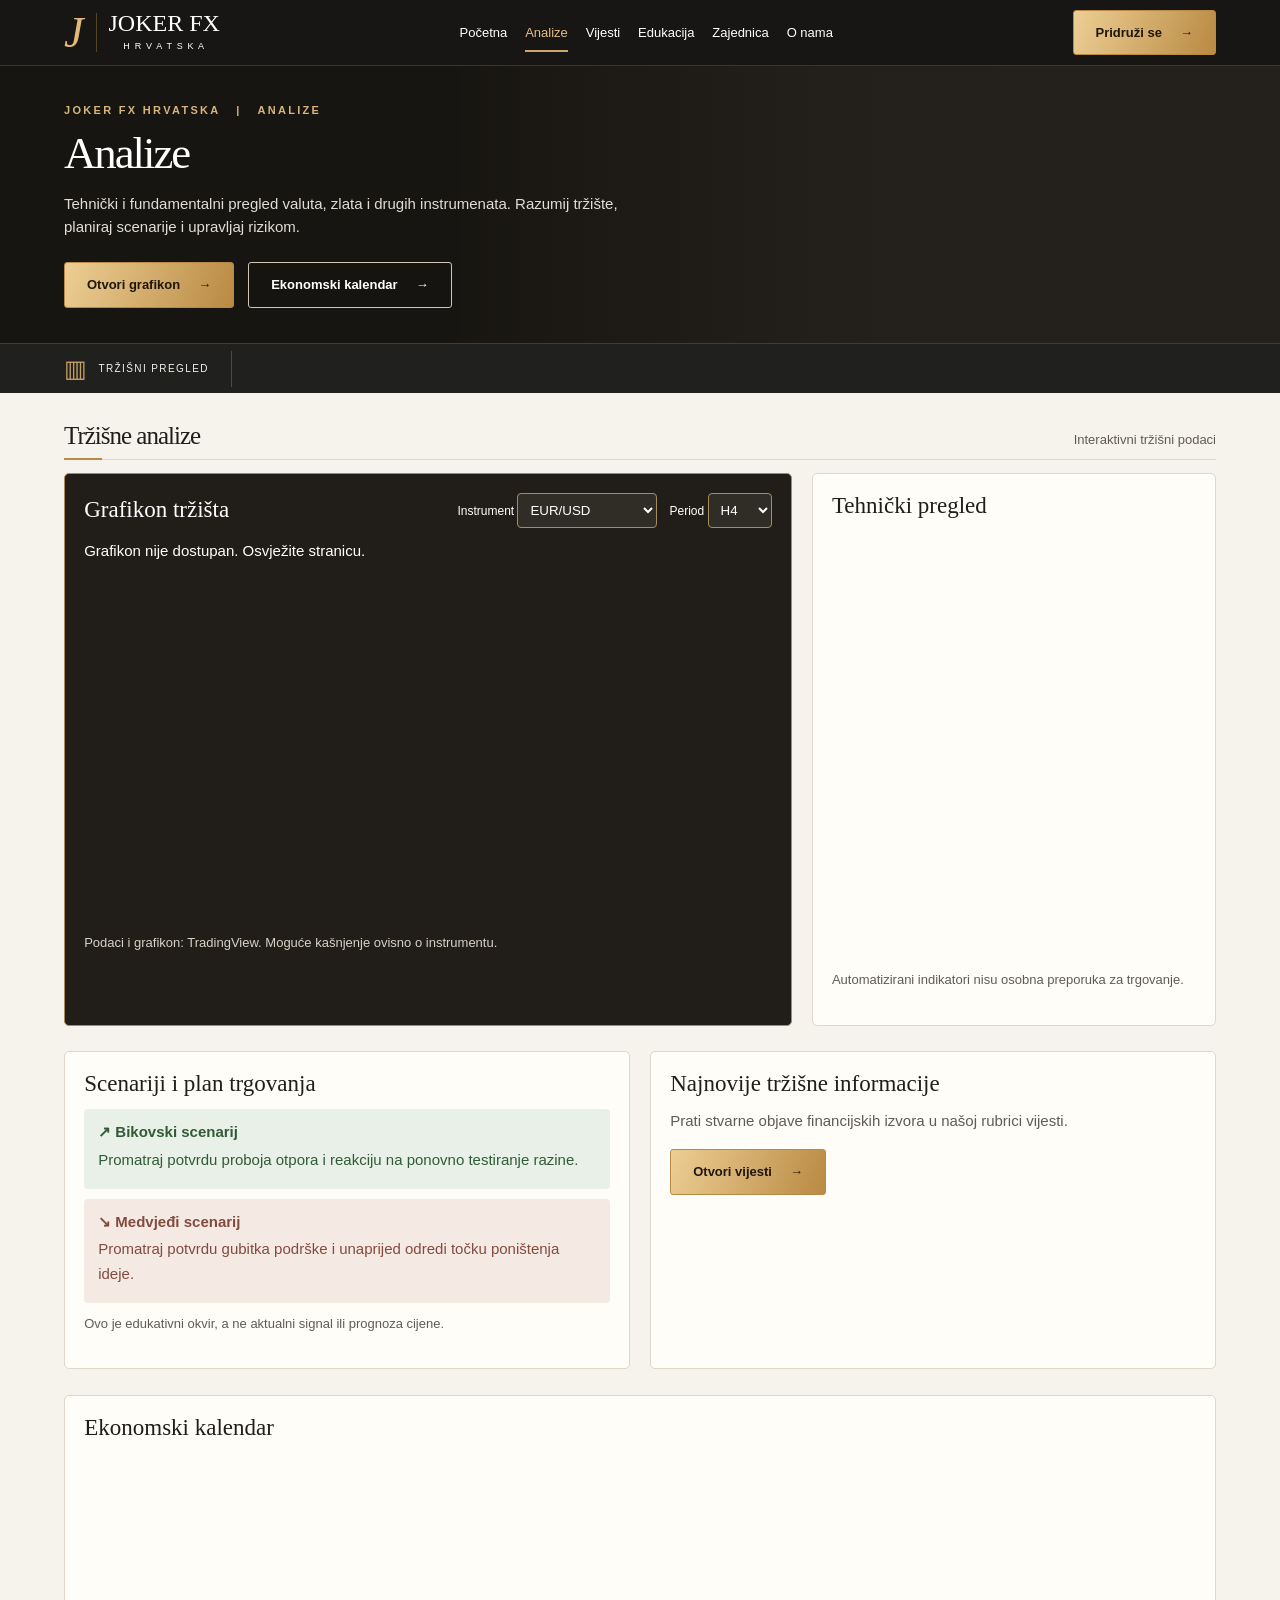
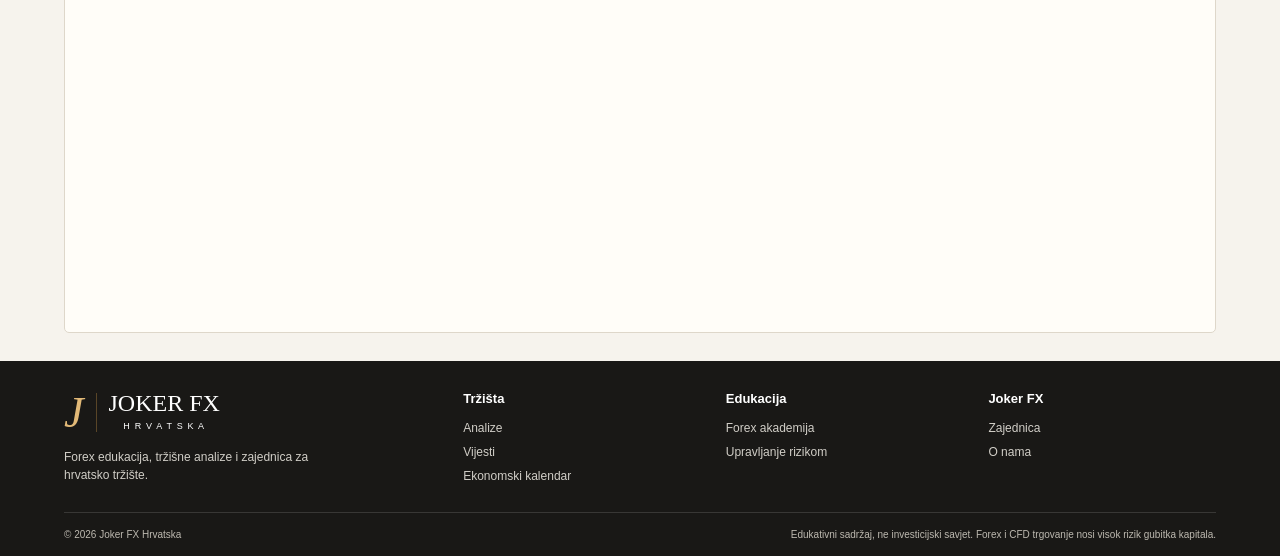
==== analize.html @ b936f693 "Replace legacy site with six unified Joker FX Croatia pages" ====
<!doctype html>
<html lang="hr"><head><meta charset="utf-8"><meta name="viewport" content="width=device-width,initial-scale=1"><meta name="theme-color" content="#181715"><meta name="description" content="Joker FX Hrvatska — Forex edukacija, tržišne analize i zajednica."><title>Analize | Joker FX Hrvatska</title><link rel="stylesheet" href="stil-v9.css"></head>
<body class="subpage"><header class="masthead"><div class="wrap nav"><a class="logo" href="index.html" aria-label="Joker FX Hrvatska početna"><span class="monogram">J</span><span>JOKER FX<small>H R V A T S K A</small></span></a><button class="menu-toggle" aria-expanded="false" aria-controls="navigation" type="button">☰ <span>Meni</span></button><nav id="navigation" aria-label="Glavna navigacija"><a href="index.html">Početna</a><a href="analize.html" class="active" aria-current="page">Analize</a><a href="vesti.html">Vijesti</a><a href="edukacija.html">Edukacija</a><a href="zajednica.html">Zajednica</a><a href="o-nama.html">O nama</a></nav><a class="button gold nav-cta" href="zajednica.html">Pridruži se <span>→</span></a></div></header><main><section class="hero subhero analysis-hero"><div class="hero-art" aria-hidden="true"></div><div class="wrap hero-inner"><p class="kicker">JOKER FX HRVATSKA &nbsp; | &nbsp; ANALIZE</p><h1>Analize</h1><p class="hero-description">Tehnički i fundamentalni pregled valuta, zlata i drugih instrumenata. Razumij tržište, planiraj scenarije i upravljaj rizikom.</p><div class="actions"><a class="button gold" href="#terminal">Otvori grafikon <span>→</span></a><a class="button outline" href="#kalendar">Ekonomski kalendar <span>→</span></a></div></div></section><section class="ticker" aria-label="Tržišni pregled"><div class="wrap ticker-inner"><div class="ticker-label"><span>▥</span><div>TRŽIŠNI PREGLED</div></div><div class="ticker-widget"><div class="tradingview-widget-container"><div class="tradingview-widget-container__widget"></div><script src="https://s3.tradingview.com/external-embedding/embed-widget-ticker-tape.js" async>{"symbols":[{"proName":"FOREXCOM:EURUSD","title":"EUR/USD"},{"proName":"FOREXCOM:GBPUSD","title":"GBP/USD"},{"proName":"FOREXCOM:USDJPY","title":"USD/JPY"},{"proName":"FOREXCOM:XAUUSD","title":"Zlato"},{"proName":"CAPITALCOM:DXY","title":"DXY"}],"showSymbolLogo":false,"isTransparent":true,"displayMode":"adaptive","colorTheme":"dark","locale":"en"}</script></div></div></div></section><section class="wrap page-content"><div class="section-heading"><h2>Tržišne analize</h2><span class="muted">Interaktivni tržišni podaci</span></div><div class="analysis-layout"><article class="surface dark-surface"><div class="panel-top"><h2>Grafikon tržišta</h2><label>Instrument <select id="instrument"><option value="FOREXCOM:EURUSD">EUR/USD</option><option value="FOREXCOM:GBPUSD">GBP/USD</option><option value="FOREXCOM:USDJPY">USD/JPY</option><option value="FOREXCOM:XAUUSD">Zlato (XAU/USD)</option><option value="TVC:USOIL">Nafta (WTI)</option><option value="CAPITALCOM:DXY">DXY</option></select></label><label>Period <select id="interval"><option value="15">M15</option><option value="60">H1</option><option value="240" selected>H4</option><option value="D">D1</option></select></label></div><div id="terminal" class="chart-host" aria-label="Interaktivni grafikon"></div><p class="muted">Podaci i grafikon: TradingView. Moguće kašnjenje ovisno o instrumentu.</p></article><aside class="surface"><h2>Tehnički pregled</h2><div id="technical" class="technical-host"></div><p class="muted">Automatizirani indikatori nisu osobna preporuka za trgovanje.</p></aside></div><div class="two-grid section-gap"><article class="surface"><h2>Scenariji i plan trgovanja</h2><div class="scenario"><strong>↗ Bikovski scenarij</strong><p>Promatraj potvrdu proboja otpora i reakciju na ponovno testiranje razine.</p></div><div class="scenario neutral"><strong>↘ Medvjeđi scenarij</strong><p>Promatraj potvrdu gubitka podrške i unaprijed odredi točku poništenja ideje.</p></div><p class="muted">Ovo je edukativni okvir, a ne aktualni signal ili prognoza cijene.</p></article><article class="surface"><h2>Najnovije tržišne informacije</h2><p>Prati stvarne objave financijskih izvora u našoj rubrici vijesti.</p><a class="button gold" href="vesti.html">Otvori vijesti <span>→</span></a></article></div><section id="kalendar" class="surface section-gap"><h2>Ekonomski kalendar</h2><div class="calendar-new"><div class="tradingview-widget-container tv-container"><div class="tradingview-widget-container__widget"></div><script src="https://s3.tradingview.com/external-embedding/embed-widget-events.js" async>{"colorTheme":"light","isTransparent":false,"locale":"en","countryFilter":"us,eu,gb,jp,ca,au,cn","importanceFilter":"-1,0,1","width":"100%","height":"100%"}</script></div></div></section></section></main><footer><div class="wrap footer-grid"><div><a class="logo" href="index.html"><span class="monogram">J</span><span>JOKER FX<small>H R V A T S K A</small></span></a><p>Forex edukacija, tržišne analize i zajednica za hrvatsko tržište.</p></div><div><h3>Tržišta</h3><a href="analize.html">Analize</a><a href="vesti.html">Vijesti</a><a href="analize.html#kalendar">Ekonomski kalendar</a></div><div><h3>Edukacija</h3><a href="edukacija.html">Forex akademija</a><a href="edukacija.html#rizik">Upravljanje rizikom</a></div><div><h3>Joker FX</h3><a href="zajednica.html">Zajednica</a><a href="o-nama.html">O nama</a></div></div><div class="wrap legal"><span>© <span id="year">2026</span> Joker FX Hrvatska</span><span>Edukativni sadržaj, ne investicijski savjet. Forex i CFD trgovanje nosi visok rizik gubitka kapitala.</span></div></footer><script>const toggle=document.querySelector('.menu-toggle'),nav=document.getElementById('navigation');toggle.addEventListener('click',()=>{const open=toggle.getAttribute('aria-expanded')==='true';toggle.setAttribute('aria-expanded',String(!open));nav.classList.toggle('open',!open)});nav.querySelectorAll('a').forEach(a=>a.addEventListener('click',()=>{toggle.setAttribute('aria-expanded','false');nav.classList.remove('open')}));document.getElementById('year').textContent=new Date().getFullYear();</script><script src="https://s3.tradingview.com/tv.js"></script><script src="analize-v9.js" defer></script></body></html>
---- stil-v9.css ----
:root{--cream:#f6f3ed;--paper:#fffdf8;--ink:#211e19;--black:#171614;--gold:#b88a42;--line:#ded7ca;--muted:#605c54}*{box-sizing:border-box}html{scroll-behavior:smooth;scroll-padding-top:80px}body{margin:0;background:var(--cream);color:var(--ink);font:15px/1.5 Arial,Helvetica,sans-serif}a{color:inherit;text-decoration:none}a:focus-visible,button:focus-visible{outline:3px solid #b88a42;outline-offset:4px}h1,h2,h3,p{margin:0}h1,h2,h3{font-family:Georgia,'Times New Roman',serif;font-weight:500;line-height:1.13}.wrap{width:min(1320px,calc(100% - 72px));margin:auto}.masthead{background:#171614;color:#fff;border-bottom:1px solid #ffffff22}.nav{height:65px;display:flex;gap:30px;align-items:center;justify-content:space-between}.logo{display:flex;align-items:center;gap:12px;font:24px/1 Georgia,serif;white-space:nowrap}.logo small{display:block;font:9px/1.5 Arial,sans-serif;text-align:center;letter-spacing:.13em;margin-top:5px}.monogram{font:italic 44px/.9 Georgia,serif;color:#e2b977;border-right:1px solid #b88a4266;padding-right:12px}.nav nav{display:flex;gap:28px;align-items:center}.nav nav a{font-size:13px;white-space:nowrap;padding:22px 0;position:relative}.nav nav a.active,.nav nav a:hover{color:#e3be81}.nav nav a.active:after{content:'';position:absolute;bottom:12px;left:0;right:0;height:2px;background:#cda56b}.button{display:inline-flex;align-items:center;justify-content:center;gap:18px;padding:12px 22px;border-radius:3px;font-size:13px;font-weight:700;min-height:43px;transition:filter .2s}.button:hover{filter:brightness(1.12)}.gold{background:linear-gradient(110deg,#edce94,#b98a43);color:#20170d;border:1px solid #b98a43}.outline{color:#fff;border:1px solid #d2c6b5;background:#15130f66}.menu-toggle{display:none}.hero{min-height:365px;position:relative;overflow:hidden;background:#1e1b16;color:white;isolation:isolate}.hero:after{content:'';position:absolute;inset:0;z-index:-1;background:linear-gradient(90deg,#14120ff5 0%,#14120fe8 25%,#14120f80 55%,transparent 88%)}.hero-inner{padding:49px 0 47px;position:relative;max-width:1320px}.kicker{font-size:11px;letter-spacing:.21em;font-weight:600;color:#d6b57e}.hero h1{font-size:clamp(39px,4.1vw,66px);letter-spacing:-.045em;line-height:1.02;margin:13px 0 16px;max-width:700px}.hero-description{max-width:460px;color:#e2ddd6;font-size:15px;line-height:1.5}.actions{display:flex;flex-wrap:wrap;gap:14px;margin-top:24px}.hero-art{position:absolute;inset:0 0 0 36%;z-index:-2;overflow:hidden;background:linear-gradient(110deg,#21160f,#674c34 43%,#22262a 100%)}.window{position:absolute;inset:0 0 20% 37%;background:repeating-linear-gradient(90deg,transparent 0 28%,#211c18 28% 30%),linear-gradient(180deg,#9a9b9e,#e5bb91 49%,#8e7564 50%,#5b4941 75%,#373434);box-shadow:inset 0 0 65px #0008}.desk{position:absolute;bottom:0;left:8%;right:0;height:27%;background:linear-gradient(174deg,#a77c4a,#60432b 15%,#39291d 38%,#20170f 40%);transform:skewY(-3deg);box-shadow:0 -3px 25px #10101055}.screen{position:absolute;background:#11191e;border:7px solid #292420;border-radius:5px;box-shadow:12px 20px 30px #0009;overflow:hidden;color:#b2c2c7;padding:8px}.screen-one{width:41%;height:61%;bottom:23%;left:26%;transform:perspective(900px) rotateY(-8deg)}.screen-two{width:24%;height:53%;bottom:23%;left:4%;transform:perspective(900px) rotateY(13deg)}.screen-head{font:9px Arial;letter-spacing:.14em;padding:2px 0 8px;border-bottom:1px solid #52626744}.screen-head span{float:right;color:#6f8389}.screen-one svg{width:100%;height:72%;margin-top:10px}.gridline{stroke:#73848b32;fill:none}.chartline{stroke:#8fc6ac;stroke-width:2.4;fill:none}.screen-foot{font:8px Arial;color:#829094}.market-rows{display:grid;gap:10px;margin-top:12px;font:10px Arial}.market-rows span{display:flex;justify-content:space-between}.market-rows i{display:block;background:#7baf9b;height:2px;width:32%}.chair{position:absolute;right:5%;bottom:-20%;height:72%;width:22%;border-radius:42% 38% 20% 20%;background:linear-gradient(110deg,#191614,#352a22,#120f0d);box-shadow:inset 3px 0 3px #a98354aa,9px 15px 20px #0008;transform:rotate(8deg)}.lamp{position:absolute;top:9%;left:13%;width:18%;height:18%;background:radial-gradient(ellipse at bottom,#ebbe7e,#6a4829 20%,#231b15 66%);border-radius:100% 100% 10% 10%;box-shadow:0 24px 50px #e8a75233}.ticker{background:#20201e;color:#f3f0e9;border-top:1px solid #ffffff20}.ticker-inner{display:flex;align-items:center;min-height:49px;gap:20px}.ticker-label{display:flex;align-items:center;gap:10px;font-size:10px;letter-spacing:.14em;white-space:nowrap;border-right:1px solid #ffffff30;padding-right:22px}.ticker-label>span{font-size:24px;color:#c6a063}.ticker-label small{display:block;font-size:8px;color:#c6a063}.ticker-widget{flex:1;min-width:0;overflow:hidden}.pillars{display:grid;grid-template-columns:repeat(3,1fr);padding:24px 0;border-bottom:1px solid var(--line)}.pillars>a{display:flex;gap:18px;align-items:center;padding:0 24px;border-right:1px solid var(--line)}.pillars>a:first-child{padding-left:0}.pillars>a:last-child{border-right:0}.feature-icon{flex:0 0 52px;height:52px;display:grid;place-items:center;background:#eee5d5;color:#96703a;font-size:27px;border-radius:3px}.pillars h2{font-size:21px;font-weight:600;margin-bottom:4px}.pillars p{font-size:13px;color:var(--muted);line-height:1.4}.editorial{display:grid;grid-template-columns:1.55fr 1fr 1.05fr;gap:24px;padding:24px 0 28px;align-items:stretch}.section-heading{display:flex;align-items:baseline;justify-content:space-between;gap:10px;margin-bottom:13px;border-bottom:1px solid var(--line);padding-bottom:9px;position:relative}.section-heading:after{content:'';position:absolute;bottom:-1px;left:0;width:38px;background:#b88a42;height:2px}.section-heading h2{font-size:26px;letter-spacing:-.04em}.section-heading a,.text-link,.meta{font-size:11px;font-weight:700;color:#805a24;white-space:nowrap}.analysis-grid{display:grid;grid-template-columns:1.15fr .85fr;gap:14px}.lead-story{border:1px solid var(--line);border-radius:3px;overflow:hidden}.article-art{height:140px;position:relative;overflow:hidden;background:radial-gradient(circle at 20% 10%,#46515a,#141d27 56%,#080f15);display:flex;align-items:center;justify-content:center}.euro-symbol{font:bold 115px Georgia,serif;color:#dbb474;transform:rotate(-15deg);text-shadow:5px 6px 0 #765221;line-height:1}.mini-bars{display:flex;align-items:flex-end;gap:5px;transform:rotate(-10deg);height:90px;opacity:.65}.mini-bars b{width:7px;height:40%;background:#5e9b85}.mini-bars b:nth-child(2n){height:65%;background:#b87464}.mini-bars b:nth-child(3n){height:80%}.mini-bars b:nth-child(5){height:95%}.tag{position:absolute;bottom:0;left:0;font-size:9px;font-weight:bold;background:#e3c18b;padding:4px 8px}.story-copy{padding:11px}.story-copy h3{font-size:19px;font-weight:600;line-height:1.15}.story-copy p{font-size:12px;line-height:1.4;margin:7px 0 8px;color:var(--muted)}.story-list{display:flex;flex-direction:column}.story-list>a{display:flex;align-items:center;gap:10px;padding:10px 0;border-bottom:1px solid var(--line);min-height:74px}.story-list>a:first-child{padding-top:0}.story-list>a:last-child{border-bottom:0}.story-list h3{font-size:15px;font-weight:600;line-height:1.2}.story-list small{font-size:10px;color:var(--muted)}.thumb{height:50px;flex:0 0 64px;display:grid;place-items:center;border-radius:3px;font:25px Georgia,serif;color:#e8d8ad;background:linear-gradient(145deg,#141b23,#3a4c5b);overflow:hidden}.bullion{background:linear-gradient(145deg,#30251a,#b88a42);color:#fff3c9}.usa{background:linear-gradient(145deg,#293f60,#6c2f30)}.eu{background:#263e7b;color:#efd18a}.global{background:#263e37}.category{font-size:9px;letter-spacing:.08em;color:#91682f;font-weight:bold}.news-column{border-left:1px solid var(--line);padding-left:20px}.news-list .thumb{flex-basis:86px;height:56px}.webinar{background:radial-gradient(ellipse at right bottom,#6b4e2c66,transparent 70%),linear-gradient(115deg,#171614,#2d2822);color:#fff;padding:27px 24px;display:flex;flex-direction:column;align-items:flex-start;justify-content:center;border-radius:4px;min-height:250px}.webinar .kicker{font-size:10px}.webinar h2{font-size:30px;letter-spacing:-.04em;margin:12px 0}.webinar p{font-size:13px;color:#e6e1d9;line-height:1.5}.webinar-date{font-weight:700;margin:17px 0}.webinar .button{margin-top:auto}.community{border-top:1px solid var(--line);background:#eee9df;padding:25px 0}.community-inner{display:flex;justify-content:space-between;align-items:center;gap:24px}.community .kicker{color:#8b642d}.community h2{font-size:29px;margin:7px 0}.community p:not(.kicker){color:var(--muted);max-width:730px}.community-cta{display:grid;gap:9px;text-align:center;white-space:nowrap}footer{background:#191816;color:#d1cec7;padding:30px 0 0}.footer-grid{display:grid;grid-template-columns:1.6fr 1fr 1fr 1fr;gap:35px;padding-bottom:24px}.footer-grid .logo{color:white}.footer-grid p{font-size:12px;max-width:270px;margin-top:14px}.footer-grid h3{font:bold 13px Arial,sans-serif;color:white;margin-bottom:10px}.footer-grid>div:not(:first-child) a{display:block;font-size:12px;padding:3px 0}.footer-grid a:hover,.story-list a:hover h3,.lead-story a:hover h3{color:var(--gold)}.legal{border-top:1px solid #ffffff22;display:flex;justify-content:space-between;gap:24px;font-size:10px;padding:14px 0;color:#bdb9b0} @media(max-width:1180px){.nav{gap:16px}.nav nav{gap:16px}.editorial{grid-template-columns:1.2fr 1fr}.webinar{grid-column:1/-1;min-height:220px}.nav-cta{display:none}} @media(max-width:800px){.wrap{width:calc(100% - 36px)}.nav{height:64px;position:relative}.menu-toggle{display:block;border:1px solid #ffffff44;background:none;color:white;padding:8px;border-radius:3px}.nav nav{display:none;position:absolute;z-index:10;left:-18px;right:-18px;top:64px;background:#171614;padding:12px 18px;flex-direction:column;align-items:stretch;gap:0}.nav nav.open{display:flex}.nav nav a{padding:12px 0}.nav nav a.active:after{bottom:4px;right:auto;width:35px}.hero-inner{padding:42px 0}.hero-art{left:0;opacity:.45}.hero:after{background:linear-gradient(90deg,#14120fec,#14120fa0)}.hero h1 br{display:none}.hero-description{max-width:500px}.ticker-label{display:none}.pillars{grid-template-columns:1fr;gap:15px}.pillars>a,.pillars>a:first-child{padding:0;border:0}.editorial{grid-template-columns:1fr;gap:22px}.news-column{border-left:0;padding-left:0}.webinar{grid-column:auto}.community-inner{align-items:flex-start;flex-direction:column}.community-cta{text-align:left}.footer-grid{grid-template-columns:1fr 1fr;gap:22px}.legal{flex-direction:column;gap:8px}} @media(max-width:420px){.analysis-grid{grid-template-columns:1fr}.hero h1{font-size:39px}.button{padding:10px 14px}.footer-grid{grid-template-columns:1fr}.section-heading h2{font-size:24px}} @media(prefers-reduced-motion:reduce){html{scroll-behavior:auto}*{transition:none!important}}
/* Photographic editorial hero; image by Caroline Ross, Unsplash (SOcNiY6TDIs). */
.hero-art{inset:0 0 0 25%;background:#312a23 url("https://images.unsplash.com/photo-1712111878737-c1d644970d1a?auto=format&fit=crop&w=1800&q=85") center 52%/cover no-repeat}.hero:after{background:linear-gradient(90deg,#171511 0%,#171511f5 24%,#171511a0 48%,#17151112 81%)}.live-indicator{font-size:10px;letter-spacing:.08em;color:#36794b;font-weight:bold;white-space:nowrap}.news-toolbar{display:flex;align-items:center;justify-content:space-between;gap:8px;font-size:10px;color:var(--muted);min-height:24px;margin-bottom:8px}.news-toolbar button{font-size:17px;line-height:1;border:1px solid var(--line);border-radius:3px;color:var(--ink);background:transparent;padding:3px 7px;cursor:pointer}.news-toolbar button:disabled{opacity:.4}.news-note,.news-empty{font-size:11px;color:var(--muted);line-height:1.45}.news-note{margin-top:8px}.news-sources{display:flex;flex-wrap:wrap;gap:10px;margin-top:8px;font-size:11px;color:#805a24;font-weight:bold}.news-list h3{overflow-wrap:anywhere}.news-list .thumb{flex-basis:47px;height:46px;font:14px Arial,sans-serif;font-weight:bold}.news-list>a{min-height:65px}.news-list .original-label{color:#805a24}.news-list .news-meta{display:block;margin-top:4px}.news-list .thumb.bls{background:#385148}.news-list .thumb.fed{background:#353b4a}.news-list .thumb.ecb{background:#263e7b}@media(max-width:800px){.hero-art{left:0;opacity:.85;background-position:65% center}.hero:after{background:linear-gradient(90deg,#171511f2,#171511a0)}}
/* Responsive editorial layout: width is determined by CSS viewport, not monitor inches. */
.wrap{width:94%;max-width:2200px}.hero-inner{max-width:2200px}.hero{min-height:clamp(340px,21vw,620px);display:flex;align-items:center}.hero-inner{padding:clamp(38px,4vw,92px) 0}.hero h1{font-size:clamp(40px,3.8vw,92px);max-width:56%;}.hero-description{font-size:clamp(15px,1vw,22px);max-width:min(48%,710px)}.hero-art{inset:0 0 0 39%;background-color:#24201b;background-size:contain;background-position:right center;background-repeat:no-repeat}.hero:after{background:linear-gradient(90deg,#171511 0%,#171511 27%,#171511e8 40%,#17151133 61%,transparent 83%)}.editorial{grid-template-columns:minmax(0,1.2fr) minmax(0,1fr) minmax(0,.9fr);gap:clamp(18px,1.6vw,36px)}.editorial>*{min-width:0}.news-panel,.news-column{min-width:0}.section-heading{flex-wrap:wrap}.section-heading h2{font-size:clamp(25px,1.75vw,40px)}.news-list>a{align-items:flex-start;min-height:76px;gap:14px}.news-list>a>div{min-width:0}.news-list h3{font-size:clamp(16px,1.03vw,23px);line-height:1.3}.news-list .thumb{flex:0 0 clamp(48px,3.4vw,76px);height:clamp(48px,3.4vw,76px);font-size:clamp(9px,.7vw,15px);text-align:center;padding:3px;overflow-wrap:anywhere}.news-list .news-meta,.news-toolbar,.news-note,.news-sources{font-size:clamp(11px,.72vw,15px)}.news-list .thumb.fxstreet{background:#273d57}.news-list .thumb.investing{background:#282b30}.news-list .thumb.investinglive{background:#3f4b4d}.news-list .thumb.cnbc{background:#243b61}.news-list .thumb.boe{background:#573e42}.news-list .thumb.boj{background:#773d3d}.pillars p{font-size:clamp(13px,.85vw,18px)}.pillars h2{font-size:clamp(21px,1.4vw,32px)}.webinar h2{font-size:clamp(30px,2vw,48px)}.webinar p{font-size:clamp(13px,.9vw,19px)}.nav nav a,.button{font-size:clamp(13px,.8vw,18px)}.nav nav{gap:clamp(14px,1.4vw,32px)}.nav{height:auto;min-height:65px}.hero-inner,.ticker-widget,.pillars>a,.footer-grid>div{min-width:0}.ticker-widget iframe{max-width:100%}.live-indicator[data-state="offline"]{color:#86652f}.live-indicator[data-state="online"]{color:#36794b}.news-empty{padding:12px 0}.news-sources a{white-space:normal}.news-list .thumb{flex-shrink:0}img{max-width:100%;height:auto}
@media(min-width:1800px){.wrap{width:94%;max-width:none}.hero-inner{max-width:none}.nav{min-height:82px}.pillars{padding:30px 0}.editorial{padding:32px 0}.news-list>a{padding:15px 0}.webinar{padding:35px}.community{padding:35px 0}}
@media(max-width:1180px){.editorial{grid-template-columns:repeat(2,minmax(0,1fr))}.webinar{grid-column:1/-1}.hero h1{max-width:75%}.hero-description{max-width:65%}}
@media(max-width:800px){.wrap{width:calc(100% - 36px)}.hero-art{inset:0;background-size:contain;background-position:center bottom;opacity:.65}.hero:after{background:linear-gradient(90deg,#171511ed,#17151199)}.hero h1,.hero-description{max-width:100%}.editorial{grid-template-columns:minmax(0,1fr)}.webinar{grid-column:auto}.nav nav{left:-18px;right:-18px}.nav{min-height:64px}.pillars{grid-template-columns:1fr}.news-list .thumb{flex-basis:48px}.hero{min-height:0}.hero-inner{padding:40px 0}.hero h1{font-size:clamp(34px,7vw,52px)}}

/* Balanced editorial width, proportional imagery, no stretched cards. */
.wrap,.hero-inner{width:min(90%,2300px);max-width:2300px}
.hero{min-height:clamp(330px,19vw,560px);background:#171511}
.hero-inner{padding:clamp(42px,3.5vw,78px) 0}
.hero-art{inset:0 0 0 36%;background-position:center 54%;background-size:cover;opacity:1}
.hero:after{background:linear-gradient(90deg,#171511 0%,#171511 27%,#171511ed 36%,#17151188 48%,#17151114 65%,transparent 82%)}
.hero h1{font-size:clamp(39px,3.3vw,79px);max-width:min(54%,960px)}
.hero-description{max-width:min(46%,650px)}
.editorial{grid-template-columns:minmax(0,1.12fr) minmax(0,1fr) minmax(0,.78fr);gap:clamp(19px,1.5vw,32px)}
.news-list>a{align-items:center;gap:14px;min-height:86px;padding:10px 0}
.news-list .thumb{position:relative;flex:0 0 clamp(86px,6vw,142px);height:auto;aspect-ratio:1.55;display:grid;place-items:center;overflow:hidden;border-radius:4px;background:#26323a;font-size:11px;color:#e9e0cc;text-align:center;padding:0}
.news-list .thumb img{position:absolute;inset:0;width:100%;height:100%;object-fit:cover;display:block}
.news-list .thumb span{padding:4px;overflow-wrap:anywhere}
.news-list h3{font-size:clamp(16px,1vw,22px);line-height:1.25}
.news-list .news-meta{line-height:1.35}
.pillars>a{padding-left:clamp(12px,1.4vw,30px)}
@media(min-width:1800px){.wrap,.hero-inner{width:min(88%,2300px);max-width:2300px}.nav{min-height:72px}.pillars{padding:24px 0}.editorial{padding:25px 0}.news-list>a{padding:11px 0}.webinar{padding:28px}}
@media(max-width:1180px){.editorial{grid-template-columns:repeat(2,minmax(0,1fr))}.hero h1{max-width:75%}.hero-description{max-width:65%}.webinar{grid-column:1/-1}}
@media(max-width:800px){.wrap,.hero-inner{width:calc(100% - 36px)}.hero-art{inset:0;background-size:cover;background-position:65% center;opacity:.75}.hero:after{background:linear-gradient(90deg,#171511f0,#17151191)}.hero h1,.hero-description{max-width:100%}.hero h1{font-size:clamp(34px,7vw,52px)}.hero-inner{padding:40px 0}.hero{min-height:0}.editorial{grid-template-columns:minmax(0,1fr)}.webinar{grid-column:auto}.news-list .thumb{flex-basis:94px}.news-list>a{gap:11px}.pillars>a{padding-left:0}}
@media(max-width:380px){.news-list .thumb{flex-basis:75px}.news-list h3{font-size:15px}}

/* News thumbnails always display a visual. Source name remains in article metadata. */
.news-list .thumb{background:#18252e;position:relative;isolation:isolate}
.news-list .thumb .topic-art{position:absolute;inset:0;width:100%;height:100%;object-fit:cover}
.news-list .thumb .article-photo{position:absolute;inset:0;width:100%;height:100%;object-fit:cover;z-index:2}
.news-list .thumb .illustration-tag{position:absolute;left:0;bottom:0;background:#101820ba;color:#fff;font:8px/1.1 Arial,sans-serif;padding:3px 4px;z-index:1;letter-spacing:.04em}
.news-list .thumb.has-photo .illustration-tag{visibility:hidden}

/* Financial editorial typography, distinct from the serif branding. */
.news-panel,.news-column{font-family:Inter,"Segoe UI",Arial,sans-serif}
.news-list>a{display:flex;align-items:center;gap:clamp(12px,1vw,20px)}
.news-list h3{font-family:Inter,"Segoe UI",Arial,sans-serif;font-size:clamp(15px,1vw,22px);font-weight:600;letter-spacing:-.015em;line-height:1.4;color:#26231f}
.news-list .news-meta{font-family:Inter,"Segoe UI",Arial,sans-serif;color:#746d61;font-size:clamp(11px,.72vw,15px);font-weight:400;display:flex;flex-wrap:wrap;align-items:baseline;gap:5px 8px;line-height:1.4;margin-top:7px}
.news-list .news-time,.news-toolbar{font-family:Consolas,"SFMono-Regular","Liberation Mono",monospace;font-variant-numeric:tabular-nums;letter-spacing:-.035em}
.news-list .news-source{font-weight:600;color:#84612d}
.news-list .news-translation{color:#746d61}
.news-list .thumb{display:none;background:transparent}
.news-list .thumb.has-photo{display:block}
.news-list .thumb .article-photo{object-fit:cover;width:100%;height:100%;border-radius:4px}
.news-list>a>div{flex:1;min-width:0}

/* Two editorial columns; quiet metadata. */
.editorial{grid-template-columns:repeat(2,minmax(0,1fr));gap:clamp(24px,2.4vw,54px)}
.news-column{padding-left:clamp(24px,2.4vw,54px)}
.news-toolbar{position:absolute;width:1px;height:1px;min-height:0;margin:0;overflow:hidden;clip-path:inset(50%)}
.news-toolbar button[hidden]{display:none}
.sr-only{position:absolute;width:1px;height:1px;padding:0;margin:-1px;overflow:hidden;clip-path:inset(50%);white-space:nowrap;border:0}
.news-list .news-meta{gap:8px;font-size:clamp(12px,.78vw,15px);color:#665f55}
.news-list .news-time{color:#665f55}
.news-list>a{border-bottom:1px solid var(--line);padding:13px 0}
.news-list>a:last-child{border-bottom:0}
@media(max-width:800px){.editorial{grid-template-columns:minmax(0,1fr);gap:25px}.news-column{padding-left:0;border-left:0}}

/* Shared design system for the six independent pages. */
.subhero{min-height:clamp(245px,15vw,420px)}.subhero .hero-inner{padding:clamp(28px,2.8vw,62px) 0}.subhero h1{font-size:clamp(42px,3.5vw,76px)}.subhero .hero-description{max-width:min(52%,700px)}.page-content{padding:clamp(26px,2.2vw,48px) 0}.section-gap{margin-top:clamp(20px,2vw,36px)}.surface{background:var(--paper);border:1px solid var(--line);border-radius:5px;padding:clamp(16px,1.5vw,29px);min-width:0}.surface h2,.about-grid h2{font-size:clamp(23px,1.65vw,34px);margin-bottom:12px}.surface p,.about-grid p{margin:8px 0 15px;color:var(--muted);line-height:1.65}.dark-surface{background:#211e19;color:#fff;border-color:#a88b5c}.dark-surface p,.dark-surface .muted{color:#d8d2c6}.muted{font-size:13px;color:var(--muted)}.gold-text{color:#906a32!important}.analysis-layout{display:grid;grid-template-columns:minmax(0,1.8fr) minmax(0,1fr);gap:20px}.two-grid{display:grid;grid-template-columns:repeat(2,minmax(0,1fr));gap:20px}.panel-top{display:flex;align-items:center;flex-wrap:wrap;gap:12px;margin-bottom:12px}.panel-top h2{margin:0;flex:1}.panel-top label{font-size:12px}.panel-top select{background:#302d27;color:white;border:1px solid #a88b5c;border-radius:4px;padding:8px;max-width:100%}.chart-host{height:clamp(330px,30vw,620px);min-width:0}.technical-host{min-height:430px}.tv-container,.calendar-new .tradingview-widget-container,.calendar-new .tradingview-widget-container__widget{height:100%;width:100%}.calendar-new{height:460px}.scenario{padding:12px 14px;background:#e8f0e7;border-radius:4px;margin:10px 0;color:#315b37}.scenario.neutral{background:#f5e9e4;color:#834b3e}.scenario p{margin:4px 0;color:inherit}.education-layout{display:grid;grid-template-columns:minmax(0,.9fr) minmax(0,1.6fr) minmax(0,1fr);gap:20px}.lesson-nav{display:grid}.lesson-nav a{display:flex;justify-content:space-between;gap:8px;padding:12px 0;border-bottom:1px solid #ffffff25}.lesson-nav a:last-child{border-bottom:0}.lesson-nav a:hover{color:#e4bd7c}progress{display:block;width:100%;accent-color:#a77a37;margin:18px 0}.outline-light{border:1px solid #94744a;background:transparent;color:#30241a}.lesson-grid{display:grid;grid-template-columns:repeat(2,minmax(0,1fr));gap:20px}.lesson{scroll-margin-top:20px}.lesson .category{display:block;margin-bottom:9px}.practice{background:#eee8de;padding:12px 14px;border-radius:3px;margin:15px 0}.practice p{margin:4px 0}.lesson-check{display:flex;align-items:center;gap:10px;font-weight:600;font-size:14px;cursor:pointer}.lesson-check input{width:18px;height:18px;accent-color:#a77a37}.community-layout{display:grid;grid-template-columns:minmax(0,1.8fr) minmax(0,.8fr) minmax(0,1fr);gap:20px;align-items:start}.filter-row{display:flex;flex-wrap:wrap;gap:6px}.filter{border:1px solid var(--line);background:transparent;color:var(--ink);font:inherit;font-size:13px;padding:7px 10px;border-radius:3px;cursor:pointer}.filter.selected{background:#f0d6a6;border-color:#d3b27d}.empty-state{padding:30px 0}.empty-state h3{font-size:21px}.category-row{display:flex;align-items:center;justify-content:space-between;gap:8px;padding:10px 0;border-bottom:1px solid var(--line)}.rules{padding-left:20px;line-height:1.7}.rules li{margin:6px 0}.rules li::marker{color:#b88a42}.draft{border-top:1px solid var(--line);padding-top:16px}.draft summary{cursor:pointer;font-weight:600}.draft form{display:grid;gap:12px;margin-top:15px}.draft label{display:grid;gap:6px}.draft input,.draft textarea{font:inherit;width:100%;border:1px solid var(--line);border-radius:3px;background:#fff;padding:10px}.draft button{justify-self:start}.about-grid{display:grid;grid-template-columns:1.4fr 1fr 1fr;gap:25px}.about-grid article{padding-right:24px;border-right:1px solid var(--line)}.about-grid article:last-child{border:0}.join-banner{display:flex;align-items:center;justify-content:space-between;gap:20px}.featured-news{min-height:110px}.featured-news a{display:flex;gap:24px;align-items:center}.featured-news img{width:min(32%,320px);aspect-ratio:1.8;object-fit:cover;border-radius:4px}.featured-news h3{font-size:clamp(24px,2vw,40px);line-height:1.2}.featured-news small{color:#84612d}.subpage .editorial{padding-top:8px}.news-feature{padding-bottom:15px}
@media(max-width:1100px){.education-layout,.community-layout{grid-template-columns:minmax(0,1fr) minmax(0,1fr)}.education-layout>aside:last-child,.community-layout>aside:last-child{grid-column:1/-1}.analysis-layout{grid-template-columns:minmax(0,1fr)}.about-grid{grid-template-columns:repeat(2,minmax(0,1fr))}.about-grid article:last-child{grid-column:1/-1}.about-grid article:nth-child(2){border:0}}
@media(max-width:800px){.subhero .hero-description{max-width:100%}.subhero{min-height:0}.analysis-layout,.education-layout,.community-layout,.two-grid,.lesson-grid,.about-grid{grid-template-columns:minmax(0,1fr)}.about-grid article{border:0;padding-right:0}.join-banner{align-items:flex-start;flex-direction:column}.featured-news a{align-items:flex-start;flex-direction:column}.featured-news img{width:100%}.chart-host{height:380px}.surface{padding:16px}}
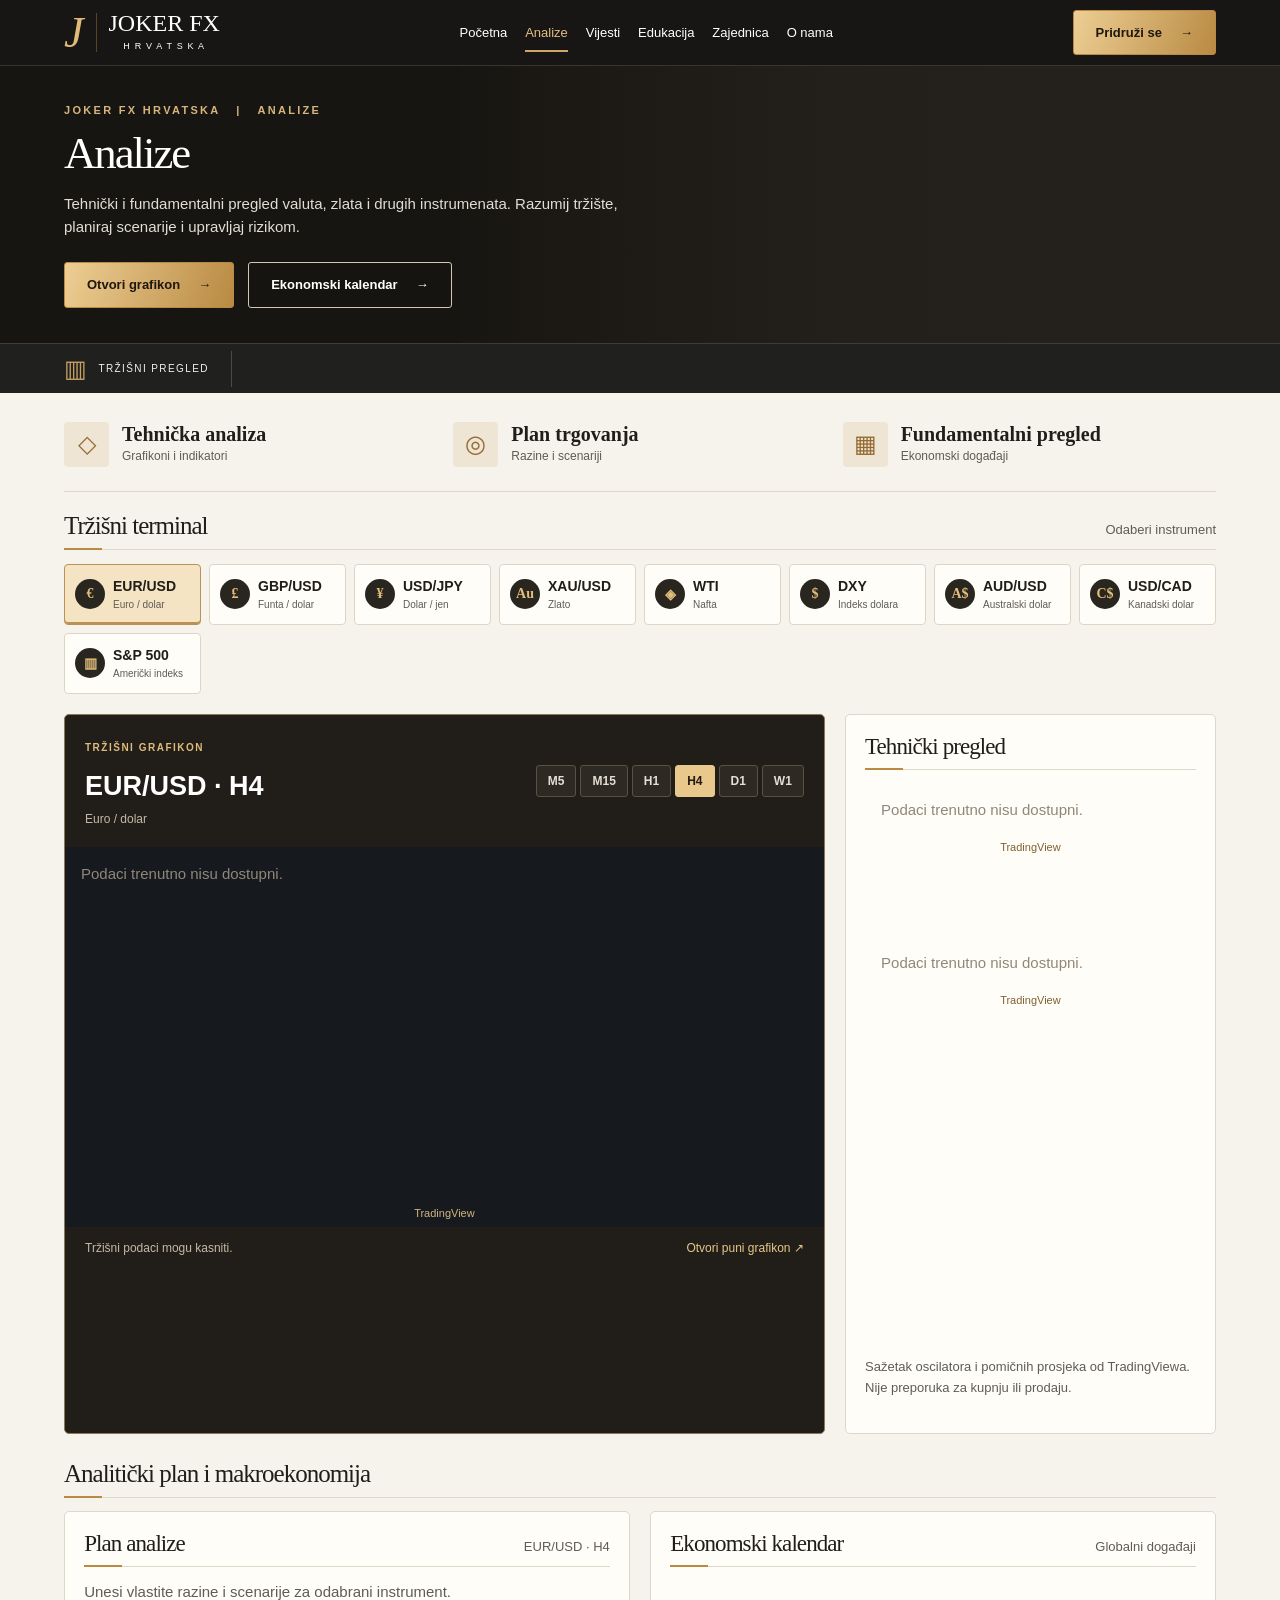
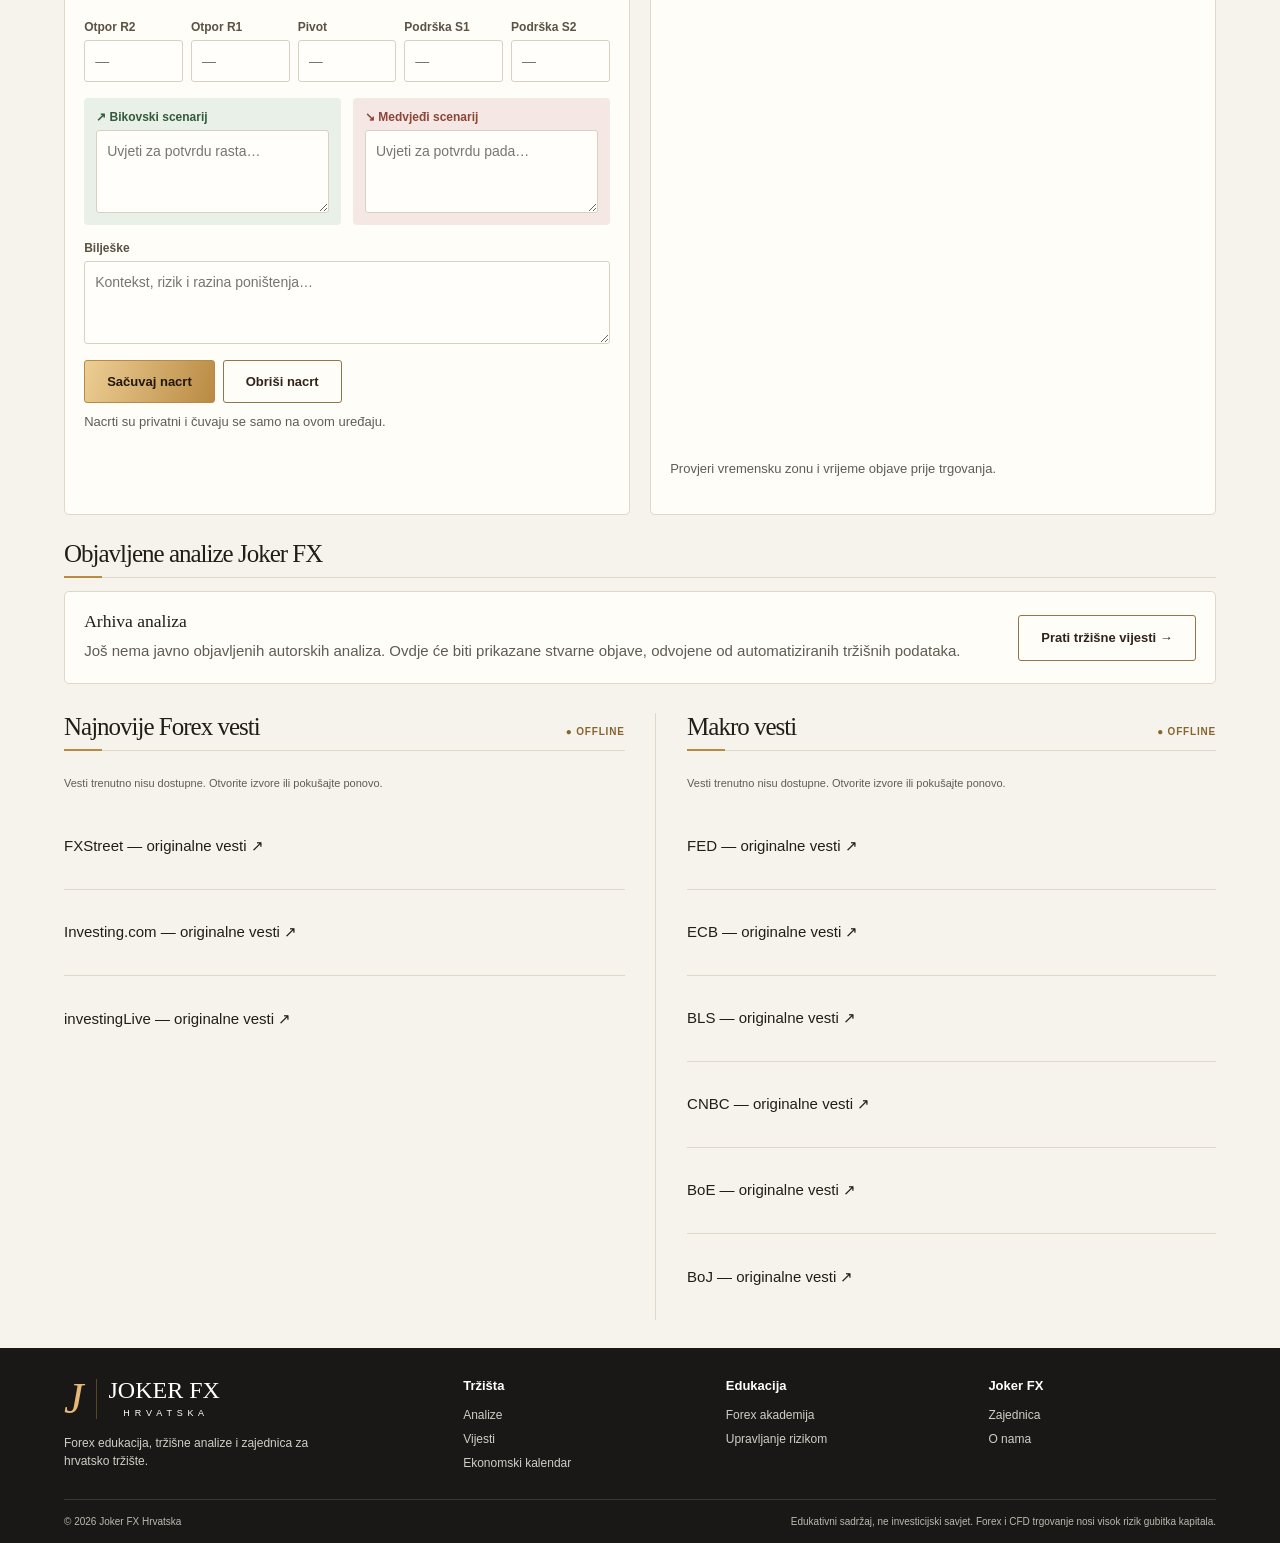
==== commit 37d27fc7: "Upgrade analysis workspace with synchronized market widgets and private analysis drafts" ====
--- a/analize.html
+++ b/analize.html
@@ -1,3 +1,11 @@
 <!doctype html>
-<html lang="hr"><head><meta charset="utf-8"><meta name="viewport" content="width=device-width,initial-scale=1"><meta name="theme-color" content="#181715"><meta name="description" content="Joker FX Hrvatska — Forex edukacija, tržišne analize i zajednica."><title>Analize | Joker FX Hrvatska</title><link rel="stylesheet" href="stil-v9.css"></head>
-<body class="subpage"><header class="masthead"><div class="wrap nav"><a class="logo" href="index.html" aria-label="Joker FX Hrvatska početna"><span class="monogram">J</span><span>JOKER FX<small>H R V A T S K A</small></span></a><button class="menu-toggle" aria-expanded="false" aria-controls="navigation" type="button">☰ <span>Meni</span></button><nav id="navigation" aria-label="Glavna navigacija"><a href="index.html">Početna</a><a href="analize.html" class="active" aria-current="page">Analize</a><a href="vesti.html">Vijesti</a><a href="edukacija.html">Edukacija</a><a href="zajednica.html">Zajednica</a><a href="o-nama.html">O nama</a></nav><a class="button gold nav-cta" href="zajednica.html">Pridruži se <span>→</span></a></div></header><main><section class="hero subhero analysis-hero"><div class="hero-art" aria-hidden="true"></div><div class="wrap hero-inner"><p class="kicker">JOKER FX HRVATSKA &nbsp; | &nbsp; ANALIZE</p><h1>Analize</h1><p class="hero-description">Tehnički i fundamentalni pregled valuta, zlata i drugih instrumenata. Razumij tržište, planiraj scenarije i upravljaj rizikom.</p><div class="actions"><a class="button gold" href="#terminal">Otvori grafikon <span>→</span></a><a class="button outline" href="#kalendar">Ekonomski kalendar <span>→</span></a></div></div></section><section class="ticker" aria-label="Tržišni pregled"><div class="wrap ticker-inner"><div class="ticker-label"><span>▥</span><div>TRŽIŠNI PREGLED</div></div><div class="ticker-widget"><div class="tradingview-widget-container"><div class="tradingview-widget-container__widget"></div><script src="https://s3.tradingview.com/external-embedding/embed-widget-ticker-tape.js" async>{"symbols":[{"proName":"FOREXCOM:EURUSD","title":"EUR/USD"},{"proName":"FOREXCOM:GBPUSD","title":"GBP/USD"},{"proName":"FOREXCOM:USDJPY","title":"USD/JPY"},{"proName":"FOREXCOM:XAUUSD","title":"Zlato"},{"proName":"CAPITALCOM:DXY","title":"DXY"}],"showSymbolLogo":false,"isTransparent":true,"displayMode":"adaptive","colorTheme":"dark","locale":"en"}</script></div></div></div></section><section class="wrap page-content"><div class="section-heading"><h2>Tržišne analize</h2><span class="muted">Interaktivni tržišni podaci</span></div><div class="analysis-layout"><article class="surface dark-surface"><div class="panel-top"><h2>Grafikon tržišta</h2><label>Instrument <select id="instrument"><option value="FOREXCOM:EURUSD">EUR/USD</option><option value="FOREXCOM:GBPUSD">GBP/USD</option><option value="FOREXCOM:USDJPY">USD/JPY</option><option value="FOREXCOM:XAUUSD">Zlato (XAU/USD)</option><option value="TVC:USOIL">Nafta (WTI)</option><option value="CAPITALCOM:DXY">DXY</option></select></label><label>Period <select id="interval"><option value="15">M15</option><option value="60">H1</option><option value="240" selected>H4</option><option value="D">D1</option></select></label></div><div id="terminal" class="chart-host" aria-label="Interaktivni grafikon"></div><p class="muted">Podaci i grafikon: TradingView. Moguće kašnjenje ovisno o instrumentu.</p></article><aside class="surface"><h2>Tehnički pregled</h2><div id="technical" class="technical-host"></div><p class="muted">Automatizirani indikatori nisu osobna preporuka za trgovanje.</p></aside></div><div class="two-grid section-gap"><article class="surface"><h2>Scenariji i plan trgovanja</h2><div class="scenario"><strong>↗ Bikovski scenarij</strong><p>Promatraj potvrdu proboja otpora i reakciju na ponovno testiranje razine.</p></div><div class="scenario neutral"><strong>↘ Medvjeđi scenarij</strong><p>Promatraj potvrdu gubitka podrške i unaprijed odredi točku poništenja ideje.</p></div><p class="muted">Ovo je edukativni okvir, a ne aktualni signal ili prognoza cijene.</p></article><article class="surface"><h2>Najnovije tržišne informacije</h2><p>Prati stvarne objave financijskih izvora u našoj rubrici vijesti.</p><a class="button gold" href="vesti.html">Otvori vijesti <span>→</span></a></article></div><section id="kalendar" class="surface section-gap"><h2>Ekonomski kalendar</h2><div class="calendar-new"><div class="tradingview-widget-container tv-container"><div class="tradingview-widget-container__widget"></div><script src="https://s3.tradingview.com/external-embedding/embed-widget-events.js" async>{"colorTheme":"light","isTransparent":false,"locale":"en","countryFilter":"us,eu,gb,jp,ca,au,cn","importanceFilter":"-1,0,1","width":"100%","height":"100%"}</script></div></div></section></section></main><footer><div class="wrap footer-grid"><div><a class="logo" href="index.html"><span class="monogram">J</span><span>JOKER FX<small>H R V A T S K A</small></span></a><p>Forex edukacija, tržišne analize i zajednica za hrvatsko tržište.</p></div><div><h3>Tržišta</h3><a href="analize.html">Analize</a><a href="vesti.html">Vijesti</a><a href="analize.html#kalendar">Ekonomski kalendar</a></div><div><h3>Edukacija</h3><a href="edukacija.html">Forex akademija</a><a href="edukacija.html#rizik">Upravljanje rizikom</a></div><div><h3>Joker FX</h3><a href="zajednica.html">Zajednica</a><a href="o-nama.html">O nama</a></div></div><div class="wrap legal"><span>© <span id="year">2026</span> Joker FX Hrvatska</span><span>Edukativni sadržaj, ne investicijski savjet. Forex i CFD trgovanje nosi visok rizik gubitka kapitala.</span></div></footer><script>const toggle=document.querySelector('.menu-toggle'),nav=document.getElementById('navigation');toggle.addEventListener('click',()=>{const open=toggle.getAttribute('aria-expanded')==='true';toggle.setAttribute('aria-expanded',String(!open));nav.classList.toggle('open',!open)});nav.querySelectorAll('a').forEach(a=>a.addEventListener('click',()=>{toggle.setAttribute('aria-expanded','false');nav.classList.remove('open')}));document.getElementById('year').textContent=new Date().getFullYear();</script><script src="https://s3.tradingview.com/tv.js"></script><script src="analize-v9.js" defer></script></body></html>+<html lang="hr"><head><meta charset="utf-8"><meta name="viewport" content="width=device-width,initial-scale=1"><meta name="theme-color" content="#181715"><meta name="description" content="Joker FX Hrvatska — Forex edukacija, tržišne analize i zajednica."><title>Analize | Joker FX Hrvatska</title><link rel="stylesheet" href="stil-v9.css"><link rel="stylesheet" href="analize-v10.css"></head>
+<body class="subpage"><header class="masthead"><div class="wrap nav"><a class="logo" href="index.html" aria-label="Joker FX Hrvatska početna"><span class="monogram">J</span><span>JOKER FX<small>H R V A T S K A</small></span></a><button class="menu-toggle" aria-expanded="false" aria-controls="navigation" type="button">☰ <span>Meni</span></button><nav id="navigation" aria-label="Glavna navigacija"><a href="index.html">Početna</a><a href="analize.html" class="active" aria-current="page">Analize</a><a href="vesti.html">Vijesti</a><a href="edukacija.html">Edukacija</a><a href="zajednica.html">Zajednica</a><a href="o-nama.html">O nama</a></nav><a class="button gold nav-cta" href="zajednica.html">Pridruži se <span>→</span></a></div></header><main><section class="hero subhero analysis-hero"><div class="hero-art" aria-hidden="true"></div><div class="wrap hero-inner"><p class="kicker">JOKER FX HRVATSKA &nbsp; | &nbsp; ANALIZE</p><h1>Analize</h1><p class="hero-description">Tehnički i fundamentalni pregled valuta, zlata i drugih instrumenata. Razumij tržište, planiraj scenarije i upravljaj rizikom.</p><div class="actions"><a class="button gold" href="#terminal">Otvori grafikon <span>→</span></a><a class="button outline" href="#kalendar">Ekonomski kalendar <span>→</span></a></div></div></section><section class="ticker" aria-label="Tržišni pregled"><div class="wrap ticker-inner"><div class="ticker-label"><span>▥</span><div>TRŽIŠNI PREGLED</div></div><div class="ticker-widget"><div class="tradingview-widget-container"><div class="tradingview-widget-container__widget"></div><script src="https://s3.tradingview.com/external-embedding/embed-widget-ticker-tape.js" async>{"symbols":[{"proName":"FOREXCOM:EURUSD","title":"EUR/USD"},{"proName":"FOREXCOM:GBPUSD","title":"GBP/USD"},{"proName":"FOREXCOM:USDJPY","title":"USD/JPY"},{"proName":"FOREXCOM:XAUUSD","title":"Zlato"},{"proName":"CAPITALCOM:DXY","title":"DXY"}],"showSymbolLogo":false,"isTransparent":true,"displayMode":"adaptive","colorTheme":"dark","locale":"en"}</script></div></div></div></section><section class="wrap page-content analysis-workspace" id="analiza"><div class="analysis-links"><a href="#terminal"><span>◇</span><div><strong>Tehnička analiza</strong><small>Grafikoni i indikatori</small></div></a><a href="#plan"><span>◎</span><div><strong>Plan trgovanja</strong><small>Razine i scenariji</small></div></a><a href="#kalendar"><span>▦</span><div><strong>Fundamentalni pregled</strong><small>Ekonomski događaji</small></div></a></div>
+<div class="section-heading"><h2>Tržišni terminal</h2><span class="muted">Odaberi instrument</span></div>
+<div class="instrument-strip" role="group" aria-label="Instrumenti"><button type="button" class="instrument-card selected" data-symbol="FOREXCOM:EURUSD" data-name="EUR/USD" data-description="Euro / dolar" aria-pressed="true"><span class="instrument-icon">€</span><span><strong>EUR/USD</strong><small>Euro / dolar</small></span></button><button type="button" class="instrument-card" data-symbol="FOREXCOM:GBPUSD" data-name="GBP/USD" data-description="Funta / dolar" aria-pressed="false"><span class="instrument-icon">£</span><span><strong>GBP/USD</strong><small>Funta / dolar</small></span></button><button type="button" class="instrument-card" data-symbol="FOREXCOM:USDJPY" data-name="USD/JPY" data-description="Dolar / jen" aria-pressed="false"><span class="instrument-icon">¥</span><span><strong>USD/JPY</strong><small>Dolar / jen</small></span></button><button type="button" class="instrument-card" data-symbol="FOREXCOM:XAUUSD" data-name="XAU/USD" data-description="Zlato" aria-pressed="false"><span class="instrument-icon">Au</span><span><strong>XAU/USD</strong><small>Zlato</small></span></button><button type="button" class="instrument-card" data-symbol="TVC:USOIL" data-name="WTI" data-description="Nafta" aria-pressed="false"><span class="instrument-icon">◈</span><span><strong>WTI</strong><small>Nafta</small></span></button><button type="button" class="instrument-card" data-symbol="CAPITALCOM:DXY" data-name="DXY" data-description="Indeks dolara" aria-pressed="false"><span class="instrument-icon">$</span><span><strong>DXY</strong><small>Indeks dolara</small></span></button><button type="button" class="instrument-card" data-symbol="FOREXCOM:AUDUSD" data-name="AUD/USD" data-description="Australski dolar" aria-pressed="false"><span class="instrument-icon">A$</span><span><strong>AUD/USD</strong><small>Australski dolar</small></span></button><button type="button" class="instrument-card" data-symbol="FOREXCOM:USDCAD" data-name="USD/CAD" data-description="Kanadski dolar" aria-pressed="false"><span class="instrument-icon">C$</span><span><strong>USD/CAD</strong><small>Kanadski dolar</small></span></button><button type="button" class="instrument-card" data-symbol="FOREXCOM:SPXUSD" data-name="S&P 500" data-description="Američki indeks" aria-pressed="false"><span class="instrument-icon">▥</span><span><strong>S&P 500</strong><small>Američki indeks</small></span></button></div>
+<div class="analysis-main"><article class="surface chart-panel" id="terminal"><div class="chart-heading"><div><p class="category">TRŽIŠNI GRAFIKON</p><h2 id="chart-title">EUR/USD</h2><span class="muted" id="chart-description">Euro / dolar</span></div><div class="timeframes" role="group" aria-label="Vremenski okvir"><button data-frame="5" type="button" class="frame" aria-pressed="false">M5</button><button data-frame="15" type="button" class="frame" aria-pressed="false">M15</button><button data-frame="60" type="button" class="frame" aria-pressed="false">H1</button><button data-frame="240" type="button" class="frame selected" aria-pressed="true">H4</button><button data-frame="D" type="button" class="frame" aria-pressed="false">D1</button><button data-frame="W" type="button" class="frame" aria-pressed="false">W1</button></div></div><div id="chart-host" class="chart-live"><p class="widget-loading">Učitavanje grafikona…</p></div><div class="chart-footer"><span>Tržišni podaci mogu kasniti.</span><a id="external-chart" href="https://www.tradingview.com/chart/?symbol=FOREXCOM%3AEURUSD" target="_blank" rel="noopener noreferrer">Otvori puni grafikon ↗</a></div></article>
+<aside class="surface technical-panel"><div class="section-heading"><h2>Tehnički pregled</h2></div><div class="quote-host" id="quote-host"></div><div id="technical" class="technical-host"><p class="widget-loading">Učitavanje indikatora…</p></div><p class="muted">Sažetak oscilatora i pomičnih prosjeka od TradingViewa. Nije preporuka za kupnju ili prodaju.</p></aside></div>
+<div class="section-heading section-gap"><h2>Analitički plan i makroekonomija</h2></div><div class="analysis-lower"><article class="surface plan-panel" id="plan"><div class="section-heading"><h2>Plan analize</h2><span class="muted" id="plan-symbol">EUR/USD · H4</span></div><p>Unesi vlastite razine i scenarije za odabrani instrument.</p><form id="analysis-form"><div class="level-grid"><label>Otpor R2<input name="r2" type="number" step="any" min="0" placeholder="—"></label><label>Otpor R1<input name="r1" type="number" step="any" min="0" placeholder="—"></label><label>Pivot<input name="pivot" type="number" step="any" min="0" placeholder="—"></label><label>Podrška S1<input name="s1" type="number" step="any" min="0" placeholder="—"></label><label>Podrška S2<input name="s2" type="number" step="any" min="0" placeholder="—"></label></div><div class="scenario-fields"><label class="bull-field">↗ Bikovski scenarij<textarea name="bull" rows="3" maxlength="1500" placeholder="Uvjeti za potvrdu rasta…"></textarea></label><label class="bear-field">↘ Medvjeđi scenarij<textarea name="bear" rows="3" maxlength="1500" placeholder="Uvjeti za potvrdu pada…"></textarea></label></div><label class="notes-field">Bilješke<textarea name="notes" rows="3" maxlength="3000" placeholder="Kontekst, rizik i razina poništenja…"></textarea></label><div class="plan-actions"><button class="button gold" type="submit">Sačuvaj nacrt</button><button class="button outline-light" id="clear-plan" type="button">Obriši nacrt</button></div><p class="muted" role="status" id="plan-status">Nacrti su privatni i čuvaju se samo na ovom uređaju.</p></form></article><article class="surface economic-panel" id="kalendar"><div class="section-heading"><h2>Ekonomski kalendar</h2><span class="muted">Globalni događaji</span></div><div class="calendar-new"><div class="tradingview-widget-container tv-container"><div class="tradingview-widget-container__widget"></div><script src="https://s3.tradingview.com/external-embedding/embed-widget-events.js" async>{"colorTheme":"light","isTransparent":false,"locale":"en","countryFilter":"us,eu,gb,jp,ca,au,cn","importanceFilter":"-1,0,1","width":"100%","height":"100%"}</script></div></div><p class="muted">Provjeri vremensku zonu i vrijeme objave prije trgovanja.</p></article></div>
+<div class="section-heading section-gap"><h2>Objavljene analize Joker FX</h2></div><div class="surface publication-panel"><div><h3>Arhiva analiza</h3><p>Još nema javno objavljenih autorskih analiza. Ovdje će biti prikazane stvarne objave, odvojene od automatiziranih tržišnih podataka.</p></div><a class="button outline-light" href="vesti.html">Prati tržišne vijesti →</a></div></section><section class="wrap editorial" aria-label="Forex i makro vesti"><div class="analysis-column news-panel" lang="sr-Latn" id="forex-news"><div class="section-heading"><h2>Najnovije Forex vesti</h2><span class="live-indicator" id="forex-live">● PROVERA</span></div><div class="news-toolbar"><span id="forex-status" role="status" class="sr-only">Učitavanje vesti…</span><button id="forex-refresh" type="button" aria-label="Osveži vesti" hidden>↻</button></div><div id="forex-list" class="story-list news-list"><p class="news-empty">Povezivanje sa Forex izvorima…</p></div></div>
+<div class="news-column" id="vijesti" lang="sr-Latn"><div class="section-heading"><h2>Makro vesti</h2><span class="live-indicator" id="macro-live">● PROVERA</span></div><div class="news-toolbar"><span id="macro-status" role="status" class="sr-only">Učitavanje vesti…</span><button id="macro-refresh" type="button" aria-label="Osveži vesti" hidden>↻</button></div><div id="macro-list" class="story-list news-list"><p class="news-empty">Povezivanje sa izvorima…</p></div></div>
+</section></main><footer><div class="wrap footer-grid"><div><a class="logo" href="index.html"><span class="monogram">J</span><span>JOKER FX<small>H R V A T S K A</small></span></a><p>Forex edukacija, tržišne analize i zajednica za hrvatsko tržište.</p></div><div><h3>Tržišta</h3><a href="analize.html">Analize</a><a href="vesti.html">Vijesti</a><a href="analize.html#kalendar">Ekonomski kalendar</a></div><div><h3>Edukacija</h3><a href="edukacija.html">Forex akademija</a><a href="edukacija.html#rizik">Upravljanje rizikom</a></div><div><h3>Joker FX</h3><a href="zajednica.html">Zajednica</a><a href="o-nama.html">O nama</a></div></div><div class="wrap legal"><span>© <span id="year">2026</span> Joker FX Hrvatska</span><span>Edukativni sadržaj, ne investicijski savjet. Forex i CFD trgovanje nosi visok rizik gubitka kapitala.</span></div></footer><script>const toggle=document.querySelector('.menu-toggle'),nav=document.getElementById('navigation');toggle.addEventListener('click',()=>{const open=toggle.getAttribute('aria-expanded')==='true';toggle.setAttribute('aria-expanded',String(!open));nav.classList.toggle('open',!open)});nav.querySelectorAll('a').forEach(a=>a.addEventListener('click',()=>{toggle.setAttribute('aria-expanded','false');nav.classList.remove('open')}));document.getElementById('year').textContent=new Date().getFullYear();</script><script src="analize-v10.js" defer></script><script src="novosti-v9.js" defer></script></body></html>
--- a/analize-v10.css
+++ b/analize-v10.css
@@ -0,0 +1 @@
+.analysis-workspace{--edge:#ded5c6;--accent:#946c34}.analysis-links{display:grid;grid-template-columns:repeat(3,minmax(0,1fr));gap:16px;padding:0 0 24px;margin-bottom:20px;border-bottom:1px solid var(--line)}.analysis-links a{display:flex;align-items:center;gap:13px}.analysis-links a>span{display:grid;place-items:center;width:45px;height:45px;flex:none;background:#eee5d5;color:#956b31;border-radius:4px;font-size:24px}.analysis-links strong{font:600 clamp(20px,1.35vw,27px) Georgia,serif}.analysis-links small,.instrument-card small{display:block;color:var(--muted);font-size:12px}.instrument-strip{display:grid;grid-template-columns:repeat(auto-fit,minmax(min(100%,135px),1fr));gap:8px;margin:14px 0 20px}.instrument-card{display:flex;align-items:center;text-align:left;gap:8px;min-width:0;padding:13px 10px;border:1px solid var(--edge);border-radius:4px;background:var(--paper);color:var(--ink);cursor:pointer;transition:background .15s}.instrument-card.selected{background:#f4e4c3;border-color:#ba9254;box-shadow:inset 0 -2px #ba9254}.instrument-card strong{display:block;font-size:14px}.instrument-card small{font-size:10px;line-height:1.3;margin-top:4px}.instrument-icon{display:grid;place-items:center;flex:0 0 30px;height:30px;background:#29251f;color:#e3bd7c;border-radius:50%;font:bold 14px Georgia,serif}.analysis-main{display:grid;grid-template-columns:minmax(0,2.05fr) minmax(0,1fr);gap:20px;align-items:stretch}.chart-panel{padding:0;overflow:hidden;background:#211e19;color:#fff;border-color:#8e7757}.chart-heading{display:flex;justify-content:space-between;gap:15px;align-items:center;flex-wrap:wrap;padding:17px 20px}.chart-heading h2{font:600 27px/1.15 Inter,"Segoe UI",Arial,sans-serif;margin:5px 0;color:#fff}.chart-heading .category{color:#dfbb7b;font-size:10px;letter-spacing:.15em}.chart-heading .muted,.chart-footer{color:#c4b9a6;font-size:12px}.timeframes{display:flex;flex-wrap:wrap;gap:4px}.frame{border:1px solid #5b5140;background:#2d2923;color:#e4ded4;padding:8px 11px;border-radius:3px;cursor:pointer;font:600 12px Inter,"Segoe UI",sans-serif}.frame.selected{background:#e9c88b;color:#211a11;border-color:#e9c88b}.chart-live{height:clamp(380px,29vw,670px);min-width:0;background:#161a1e}.chart-live .tradingview-widget-container,.chart-live .tradingview-widget-container__widget{height:100%;width:100%}.chart-footer{display:flex;justify-content:space-between;gap:8px;flex-wrap:wrap;padding:12px 20px}.chart-footer a{color:#e7c889}.widget-loading{padding:16px;color:#918679}.technical-panel{display:flex;flex-direction:column;min-width:0}.quote-host{min-height:145px;width:100%;margin-bottom:8px}.technical-host{min-height:420px;width:100%;overflow:hidden}.technical-panel>p{margin-top:auto}.analysis-lower{display:grid;grid-template-columns:repeat(2,minmax(0,1fr));gap:20px}.level-grid{display:grid;grid-template-columns:repeat(5,minmax(0,1fr));gap:8px}.plan-panel label{display:grid;gap:6px;font:600 12px Inter,"Segoe UI",sans-serif;color:#5b5144}.plan-panel input,.plan-panel textarea{font:14px/1.45 Inter,"Segoe UI",sans-serif;width:100%;min-width:0;padding:10px;border:1px solid #d9d0c1;border-radius:3px;background:#fffefa;color:var(--ink);resize:vertical}.plan-panel input{font-variant-numeric:tabular-nums}.scenario-fields{display:grid;grid-template-columns:1fr 1fr;gap:12px;margin:16px 0}.scenario-fields label{padding:12px;border-radius:4px;background:#e8f0e7;color:#335b3c}.scenario-fields .bear-field{background:#f5e8e4;color:#8b4539}.notes-field{margin-bottom:16px}.plan-actions{display:flex;flex-wrap:wrap;gap:8px}.economic-panel .calendar-new{height:470px}.publication-panel{display:flex;justify-content:space-between;align-items:center;gap:20px}.publication-panel p{margin-bottom:0}.analysis-workspace .section-heading h2{margin:0}.analysis-workspace+.editorial{padding-top:0}@media(max-width:1100px){.analysis-main{grid-template-columns:minmax(0,1fr)}.analysis-lower{grid-template-columns:minmax(0,1fr)}.technical-host{max-width:650px}.instrument-strip{grid-template-columns:repeat(auto-fit,minmax(130px,1fr))}}@media(max-width:800px){.analysis-links{grid-template-columns:1fr;gap:14px}.chart-heading{padding:14px}.chart-live{height:420px}.level-grid{grid-template-columns:repeat(2,minmax(0,1fr))}.scenario-fields{grid-template-columns:1fr}.publication-panel{align-items:flex-start;flex-direction:column}.instrument-strip{grid-template-columns:repeat(2,minmax(0,1fr))}.economic-panel .calendar-new{height:440px}}
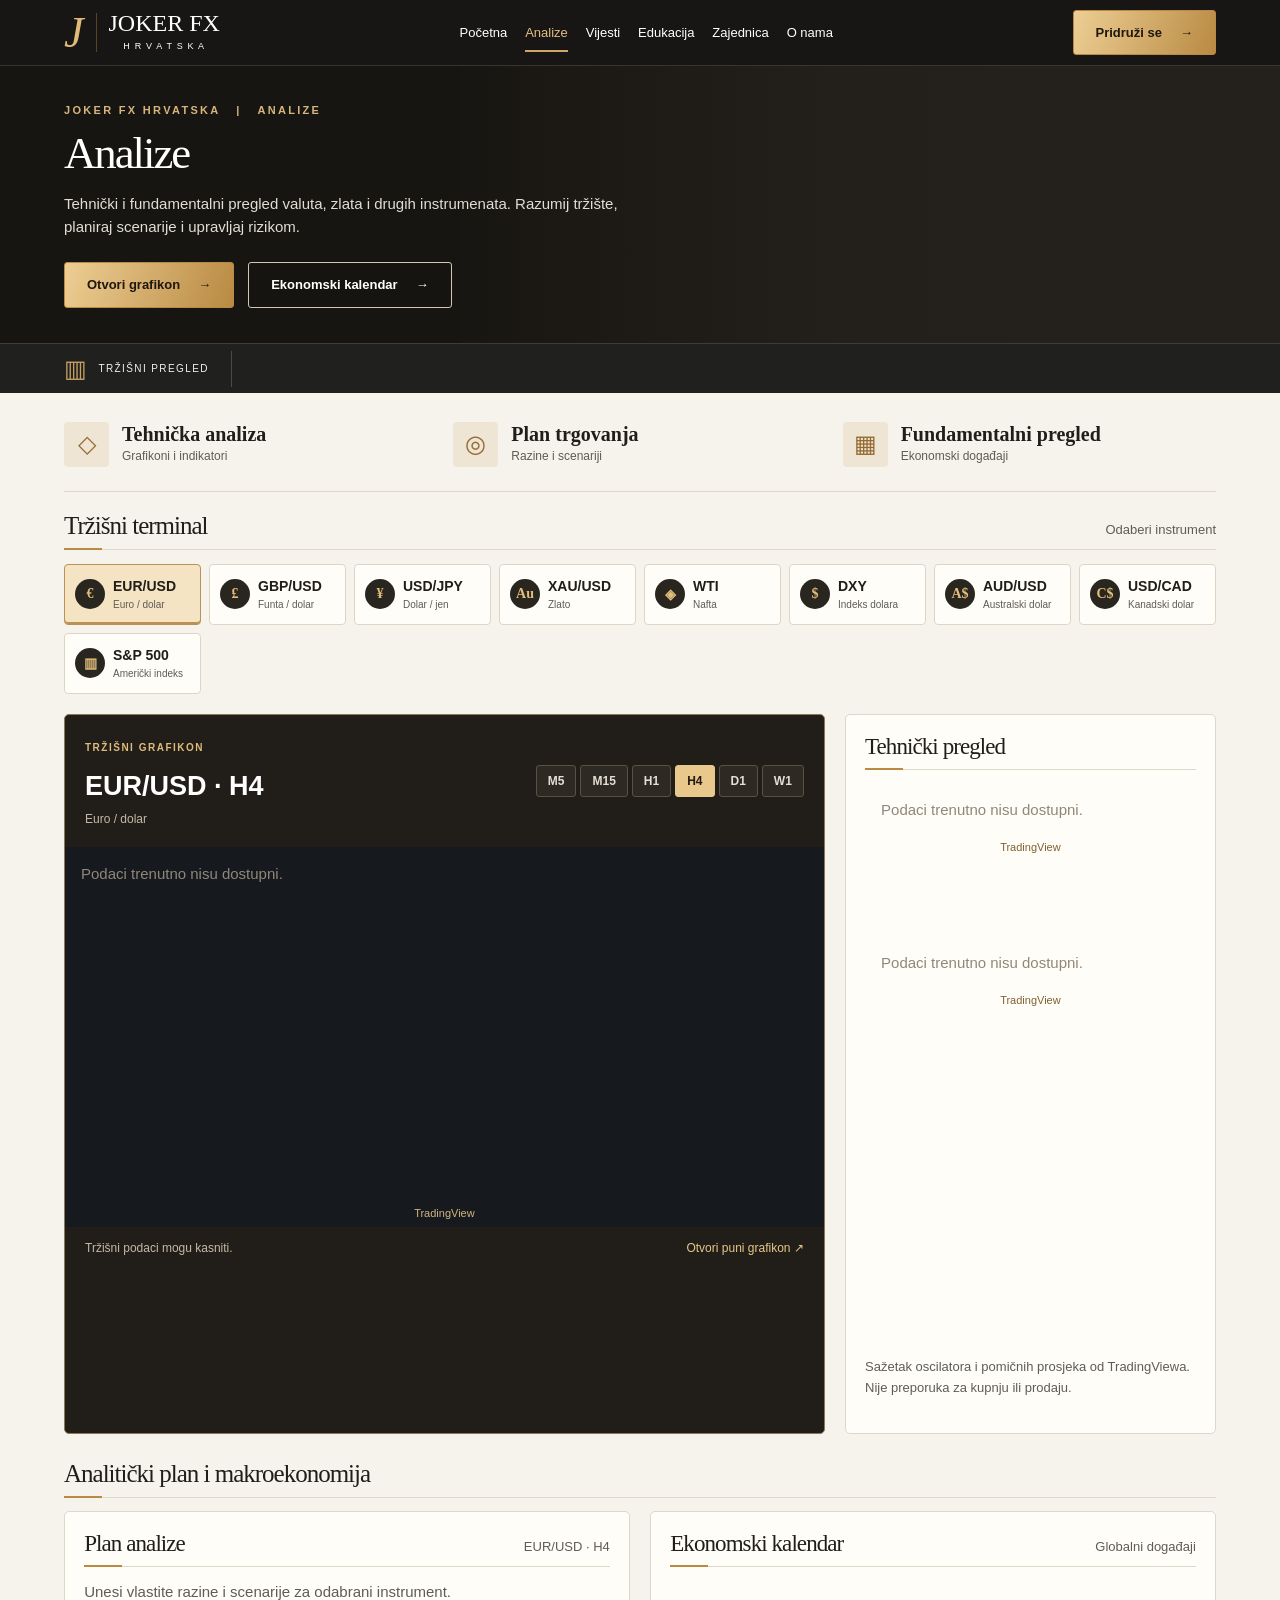
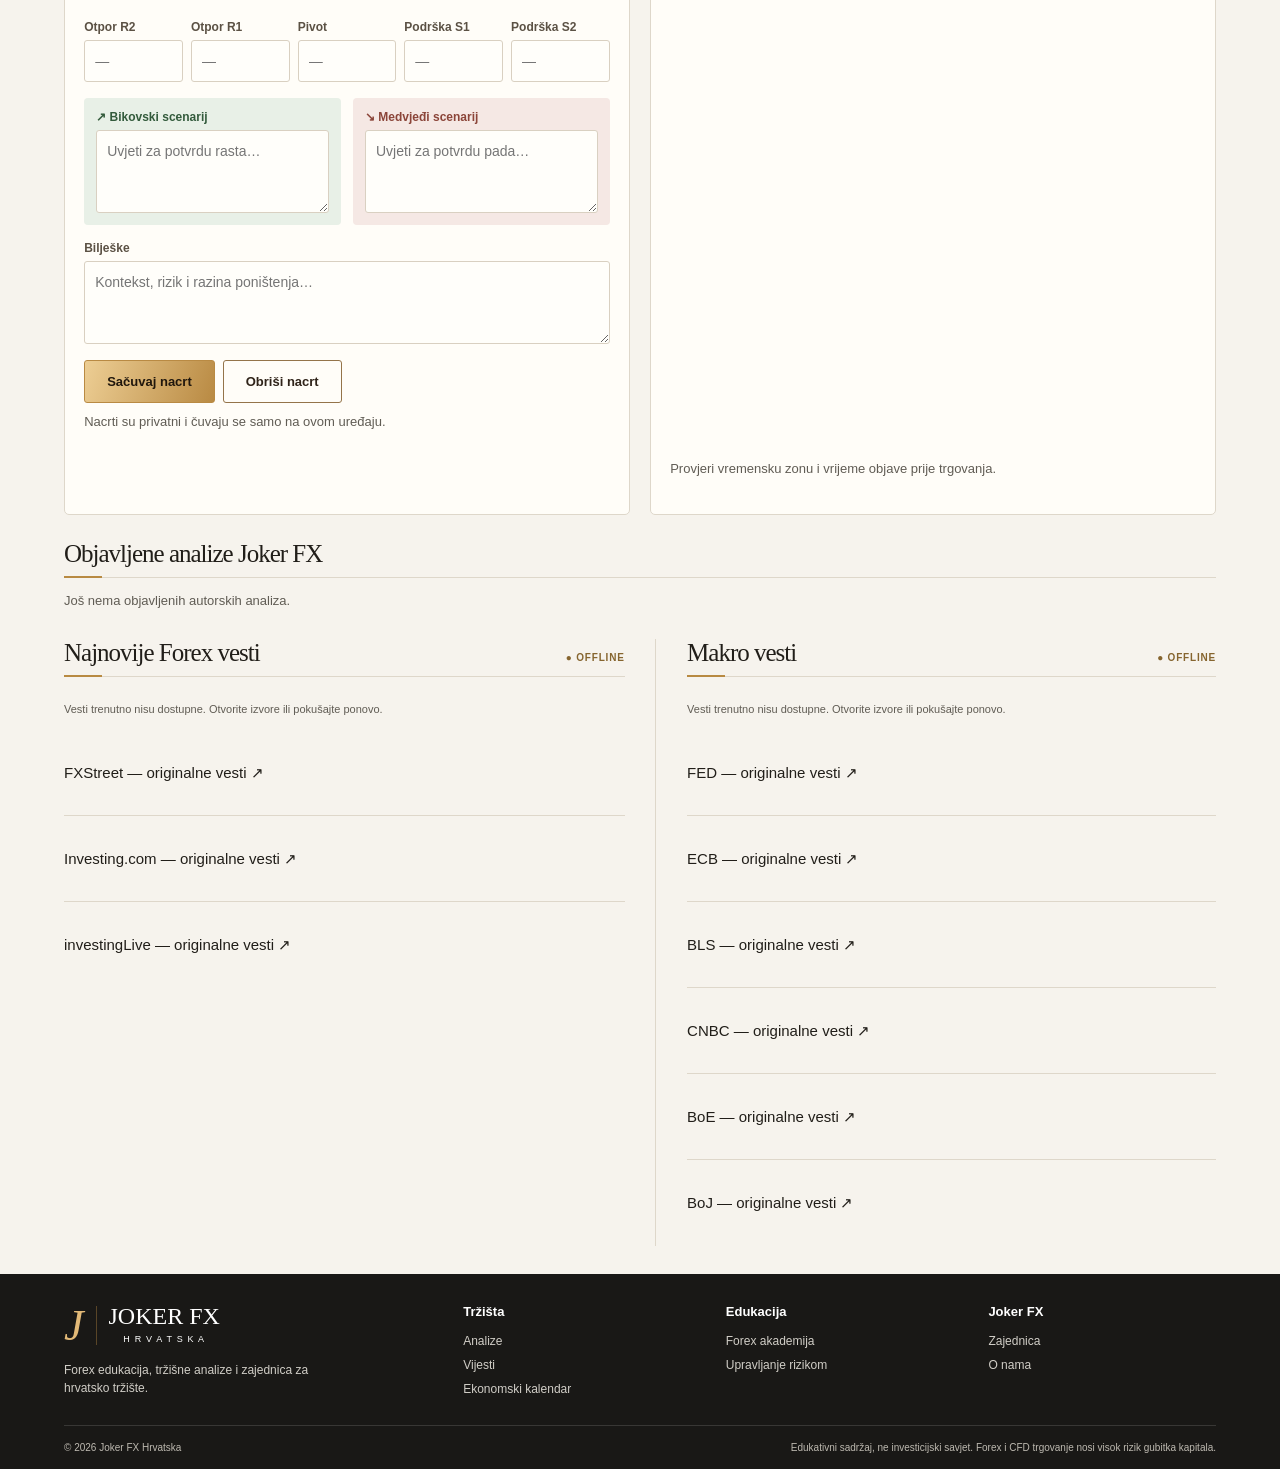
==== commit 996b6dc7: "Add protected administration and public editorial publishing with database role policies" ====
--- a/analize.html
+++ b/analize.html
@@ -1,11 +1,11 @@
 <!doctype html>
-<html lang="hr"><head><meta charset="utf-8"><meta name="viewport" content="width=device-width,initial-scale=1"><meta name="theme-color" content="#181715"><meta name="description" content="Joker FX Hrvatska — Forex edukacija, tržišne analize i zajednica."><title>Analize | Joker FX Hrvatska</title><link rel="stylesheet" href="stil-v9.css"><link rel="stylesheet" href="analize-v10.css"></head>
+<html lang="hr"><head><meta charset="utf-8"><meta name="viewport" content="width=device-width,initial-scale=1"><meta name="theme-color" content="#181715"><meta name="description" content="Joker FX Hrvatska — Forex edukacija, tržišne analize i zajednica."><title>Analize | Joker FX Hrvatska</title><link rel="stylesheet" href="stil-v9.css"><link rel="stylesheet" href="analize-v10.css"><link rel="stylesheet" href="objave-v15.css"></head>
 <body class="subpage"><header class="masthead"><div class="wrap nav"><a class="logo" href="index.html" aria-label="Joker FX Hrvatska početna"><span class="monogram">J</span><span>JOKER FX<small>H R V A T S K A</small></span></a><button class="menu-toggle" aria-expanded="false" aria-controls="navigation" type="button">☰ <span>Meni</span></button><nav id="navigation" aria-label="Glavna navigacija"><a href="index.html">Početna</a><a href="analize.html" class="active" aria-current="page">Analize</a><a href="vesti.html">Vijesti</a><a href="edukacija.html">Edukacija</a><a href="zajednica.html">Zajednica</a><a href="o-nama.html">O nama</a></nav><a class="button gold nav-cta" href="zajednica.html">Pridruži se <span>→</span></a></div></header><main><section class="hero subhero analysis-hero"><div class="hero-art" aria-hidden="true"></div><div class="wrap hero-inner"><p class="kicker">JOKER FX HRVATSKA &nbsp; | &nbsp; ANALIZE</p><h1>Analize</h1><p class="hero-description">Tehnički i fundamentalni pregled valuta, zlata i drugih instrumenata. Razumij tržište, planiraj scenarije i upravljaj rizikom.</p><div class="actions"><a class="button gold" href="#terminal">Otvori grafikon <span>→</span></a><a class="button outline" href="#kalendar">Ekonomski kalendar <span>→</span></a></div></div></section><section class="ticker" aria-label="Tržišni pregled"><div class="wrap ticker-inner"><div class="ticker-label"><span>▥</span><div>TRŽIŠNI PREGLED</div></div><div class="ticker-widget"><div class="tradingview-widget-container"><div class="tradingview-widget-container__widget"></div><script src="https://s3.tradingview.com/external-embedding/embed-widget-ticker-tape.js" async>{"symbols":[{"proName":"FOREXCOM:EURUSD","title":"EUR/USD"},{"proName":"FOREXCOM:GBPUSD","title":"GBP/USD"},{"proName":"FOREXCOM:USDJPY","title":"USD/JPY"},{"proName":"FOREXCOM:XAUUSD","title":"Zlato"},{"proName":"CAPITALCOM:DXY","title":"DXY"}],"showSymbolLogo":false,"isTransparent":true,"displayMode":"adaptive","colorTheme":"dark","locale":"en"}</script></div></div></div></section><section class="wrap page-content analysis-workspace" id="analiza"><div class="analysis-links"><a href="#terminal"><span>◇</span><div><strong>Tehnička analiza</strong><small>Grafikoni i indikatori</small></div></a><a href="#plan"><span>◎</span><div><strong>Plan trgovanja</strong><small>Razine i scenariji</small></div></a><a href="#kalendar"><span>▦</span><div><strong>Fundamentalni pregled</strong><small>Ekonomski događaji</small></div></a></div>
 <div class="section-heading"><h2>Tržišni terminal</h2><span class="muted">Odaberi instrument</span></div>
 <div class="instrument-strip" role="group" aria-label="Instrumenti"><button type="button" class="instrument-card selected" data-symbol="FOREXCOM:EURUSD" data-name="EUR/USD" data-description="Euro / dolar" aria-pressed="true"><span class="instrument-icon">€</span><span><strong>EUR/USD</strong><small>Euro / dolar</small></span></button><button type="button" class="instrument-card" data-symbol="FOREXCOM:GBPUSD" data-name="GBP/USD" data-description="Funta / dolar" aria-pressed="false"><span class="instrument-icon">£</span><span><strong>GBP/USD</strong><small>Funta / dolar</small></span></button><button type="button" class="instrument-card" data-symbol="FOREXCOM:USDJPY" data-name="USD/JPY" data-description="Dolar / jen" aria-pressed="false"><span class="instrument-icon">¥</span><span><strong>USD/JPY</strong><small>Dolar / jen</small></span></button><button type="button" class="instrument-card" data-symbol="FOREXCOM:XAUUSD" data-name="XAU/USD" data-description="Zlato" aria-pressed="false"><span class="instrument-icon">Au</span><span><strong>XAU/USD</strong><small>Zlato</small></span></button><button type="button" class="instrument-card" data-symbol="TVC:USOIL" data-name="WTI" data-description="Nafta" aria-pressed="false"><span class="instrument-icon">◈</span><span><strong>WTI</strong><small>Nafta</small></span></button><button type="button" class="instrument-card" data-symbol="CAPITALCOM:DXY" data-name="DXY" data-description="Indeks dolara" aria-pressed="false"><span class="instrument-icon">$</span><span><strong>DXY</strong><small>Indeks dolara</small></span></button><button type="button" class="instrument-card" data-symbol="FOREXCOM:AUDUSD" data-name="AUD/USD" data-description="Australski dolar" aria-pressed="false"><span class="instrument-icon">A$</span><span><strong>AUD/USD</strong><small>Australski dolar</small></span></button><button type="button" class="instrument-card" data-symbol="FOREXCOM:USDCAD" data-name="USD/CAD" data-description="Kanadski dolar" aria-pressed="false"><span class="instrument-icon">C$</span><span><strong>USD/CAD</strong><small>Kanadski dolar</small></span></button><button type="button" class="instrument-card" data-symbol="FOREXCOM:SPXUSD" data-name="S&P 500" data-description="Američki indeks" aria-pressed="false"><span class="instrument-icon">▥</span><span><strong>S&P 500</strong><small>Američki indeks</small></span></button></div>
 <div class="analysis-main"><article class="surface chart-panel" id="terminal"><div class="chart-heading"><div><p class="category">TRŽIŠNI GRAFIKON</p><h2 id="chart-title">EUR/USD</h2><span class="muted" id="chart-description">Euro / dolar</span></div><div class="timeframes" role="group" aria-label="Vremenski okvir"><button data-frame="5" type="button" class="frame" aria-pressed="false">M5</button><button data-frame="15" type="button" class="frame" aria-pressed="false">M15</button><button data-frame="60" type="button" class="frame" aria-pressed="false">H1</button><button data-frame="240" type="button" class="frame selected" aria-pressed="true">H4</button><button data-frame="D" type="button" class="frame" aria-pressed="false">D1</button><button data-frame="W" type="button" class="frame" aria-pressed="false">W1</button></div></div><div id="chart-host" class="chart-live"><p class="widget-loading">Učitavanje grafikona…</p></div><div class="chart-footer"><span>Tržišni podaci mogu kasniti.</span><a id="external-chart" href="https://www.tradingview.com/chart/?symbol=FOREXCOM%3AEURUSD" target="_blank" rel="noopener noreferrer">Otvori puni grafikon ↗</a></div></article>
 <aside class="surface technical-panel"><div class="section-heading"><h2>Tehnički pregled</h2></div><div class="quote-host" id="quote-host"></div><div id="technical" class="technical-host"><p class="widget-loading">Učitavanje indikatora…</p></div><p class="muted">Sažetak oscilatora i pomičnih prosjeka od TradingViewa. Nije preporuka za kupnju ili prodaju.</p></aside></div>
 <div class="section-heading section-gap"><h2>Analitički plan i makroekonomija</h2></div><div class="analysis-lower"><article class="surface plan-panel" id="plan"><div class="section-heading"><h2>Plan analize</h2><span class="muted" id="plan-symbol">EUR/USD · H4</span></div><p>Unesi vlastite razine i scenarije za odabrani instrument.</p><form id="analysis-form"><div class="level-grid"><label>Otpor R2<input name="r2" type="number" step="any" min="0" placeholder="—"></label><label>Otpor R1<input name="r1" type="number" step="any" min="0" placeholder="—"></label><label>Pivot<input name="pivot" type="number" step="any" min="0" placeholder="—"></label><label>Podrška S1<input name="s1" type="number" step="any" min="0" placeholder="—"></label><label>Podrška S2<input name="s2" type="number" step="any" min="0" placeholder="—"></label></div><div class="scenario-fields"><label class="bull-field">↗ Bikovski scenarij<textarea name="bull" rows="3" maxlength="1500" placeholder="Uvjeti za potvrdu rasta…"></textarea></label><label class="bear-field">↘ Medvjeđi scenarij<textarea name="bear" rows="3" maxlength="1500" placeholder="Uvjeti za potvrdu pada…"></textarea></label></div><label class="notes-field">Bilješke<textarea name="notes" rows="3" maxlength="3000" placeholder="Kontekst, rizik i razina poništenja…"></textarea></label><div class="plan-actions"><button class="button gold" type="submit">Sačuvaj nacrt</button><button class="button outline-light" id="clear-plan" type="button">Obriši nacrt</button></div><p class="muted" role="status" id="plan-status">Nacrti su privatni i čuvaju se samo na ovom uređaju.</p></form></article><article class="surface economic-panel" id="kalendar"><div class="section-heading"><h2>Ekonomski kalendar</h2><span class="muted">Globalni događaji</span></div><div class="calendar-new"><div class="tradingview-widget-container tv-container"><div class="tradingview-widget-container__widget"></div><script src="https://s3.tradingview.com/external-embedding/embed-widget-events.js" async>{"colorTheme":"light","isTransparent":false,"locale":"en","countryFilter":"us,eu,gb,jp,ca,au,cn","importanceFilter":"-1,0,1","width":"100%","height":"100%"}</script></div></div><p class="muted">Provjeri vremensku zonu i vrijeme objave prije trgovanja.</p></article></div>
-<div class="section-heading section-gap"><h2>Objavljene analize Joker FX</h2></div><div class="surface publication-panel"><div><h3>Arhiva analiza</h3><p>Još nema javno objavljenih autorskih analiza. Ovdje će biti prikazane stvarne objave, odvojene od automatiziranih tržišnih podataka.</p></div><a class="button outline-light" href="vesti.html">Prati tržišne vijesti →</a></div></section><section class="wrap editorial" aria-label="Forex i makro vesti"><div class="analysis-column news-panel" lang="sr-Latn" id="forex-news"><div class="section-heading"><h2>Najnovije Forex vesti</h2><span class="live-indicator" id="forex-live">● PROVERA</span></div><div class="news-toolbar"><span id="forex-status" role="status" class="sr-only">Učitavanje vesti…</span><button id="forex-refresh" type="button" aria-label="Osveži vesti" hidden>↻</button></div><div id="forex-list" class="story-list news-list"><p class="news-empty">Povezivanje sa Forex izvorima…</p></div></div>
+<div class="section-heading section-gap"><h2>Objavljene analize Joker FX</h2></div><div data-published="analysis"><p class="muted">Još nema objavljenih autorskih analiza.</p></div></section><section class="wrap editorial" aria-label="Forex i makro vesti"><div class="analysis-column news-panel" lang="sr-Latn" id="forex-news"><div class="section-heading"><h2>Najnovije Forex vesti</h2><span class="live-indicator" id="forex-live">● PROVERA</span></div><div class="news-toolbar"><span id="forex-status" role="status" class="sr-only">Učitavanje vesti…</span><button id="forex-refresh" type="button" aria-label="Osveži vesti" hidden>↻</button></div><div id="forex-list" class="story-list news-list"><p class="news-empty">Povezivanje sa Forex izvorima…</p></div></div>
 <div class="news-column" id="vijesti" lang="sr-Latn"><div class="section-heading"><h2>Makro vesti</h2><span class="live-indicator" id="macro-live">● PROVERA</span></div><div class="news-toolbar"><span id="macro-status" role="status" class="sr-only">Učitavanje vesti…</span><button id="macro-refresh" type="button" aria-label="Osveži vesti" hidden>↻</button></div><div id="macro-list" class="story-list news-list"><p class="news-empty">Povezivanje sa izvorima…</p></div></div>
-</section></main><footer><div class="wrap footer-grid"><div><a class="logo" href="index.html"><span class="monogram">J</span><span>JOKER FX<small>H R V A T S K A</small></span></a><p>Forex edukacija, tržišne analize i zajednica za hrvatsko tržište.</p></div><div><h3>Tržišta</h3><a href="analize.html">Analize</a><a href="vesti.html">Vijesti</a><a href="analize.html#kalendar">Ekonomski kalendar</a></div><div><h3>Edukacija</h3><a href="edukacija.html">Forex akademija</a><a href="edukacija.html#rizik">Upravljanje rizikom</a></div><div><h3>Joker FX</h3><a href="zajednica.html">Zajednica</a><a href="o-nama.html">O nama</a></div></div><div class="wrap legal"><span>© <span id="year">2026</span> Joker FX Hrvatska</span><span>Edukativni sadržaj, ne investicijski savjet. Forex i CFD trgovanje nosi visok rizik gubitka kapitala.</span></div></footer><script>const toggle=document.querySelector('.menu-toggle'),nav=document.getElementById('navigation');toggle.addEventListener('click',()=>{const open=toggle.getAttribute('aria-expanded')==='true';toggle.setAttribute('aria-expanded',String(!open));nav.classList.toggle('open',!open)});nav.querySelectorAll('a').forEach(a=>a.addEventListener('click',()=>{toggle.setAttribute('aria-expanded','false');nav.classList.remove('open')}));document.getElementById('year').textContent=new Date().getFullYear();</script><script src="analize-v10.js" defer></script><script src="novosti-v9.js" defer></script></body></html>+</section></main><footer><div class="wrap footer-grid"><div><a class="logo" href="index.html"><span class="monogram">J</span><span>JOKER FX<small>H R V A T S K A</small></span></a><p>Forex edukacija, tržišne analize i zajednica za hrvatsko tržište.</p></div><div><h3>Tržišta</h3><a href="analize.html">Analize</a><a href="vesti.html">Vijesti</a><a href="analize.html#kalendar">Ekonomski kalendar</a></div><div><h3>Edukacija</h3><a href="edukacija.html">Forex akademija</a><a href="edukacija.html#rizik">Upravljanje rizikom</a></div><div><h3>Joker FX</h3><a href="zajednica.html">Zajednica</a><a href="o-nama.html">O nama</a></div></div><div class="wrap legal"><span>© <span id="year">2026</span> Joker FX Hrvatska</span><span>Edukativni sadržaj, ne investicijski savjet. Forex i CFD trgovanje nosi visok rizik gubitka kapitala.</span></div></footer><script>const toggle=document.querySelector('.menu-toggle'),nav=document.getElementById('navigation');toggle.addEventListener('click',()=>{const open=toggle.getAttribute('aria-expanded')==='true';toggle.setAttribute('aria-expanded',String(!open));nav.classList.toggle('open',!open)});nav.querySelectorAll('a').forEach(a=>a.addEventListener('click',()=>{toggle.setAttribute('aria-expanded','false');nav.classList.remove('open')}));document.getElementById('year').textContent=new Date().getFullYear();</script><script src="analize-v10.js" defer></script><script src="novosti-v9.js" defer></script><script type="module" src="objave-v15.js"></script></body></html>
--- a/objave-v15.css
+++ b/objave-v15.css
@@ -0,0 +1 @@
+.editorial-published{padding:20px 0 28px}.editorial-published .published-entry{margin:10px 0}.published-entry h3{font-size:clamp(22px,1.4vw,30px);margin:6px 0}.published-entry .published-body{white-space:pre-wrap;overflow-wrap:anywhere;line-height:1.65}.published-entry time{display:block;font-size:12px;color:#746958;margin:5px 0}.webinar-mini .published-entry{padding:10px 0;border-top:1px solid #ffffff30}.webinar-mini .published-entry h3{font-size:20px}.webinar-mini .published-entry time{color:#e4c88e}
